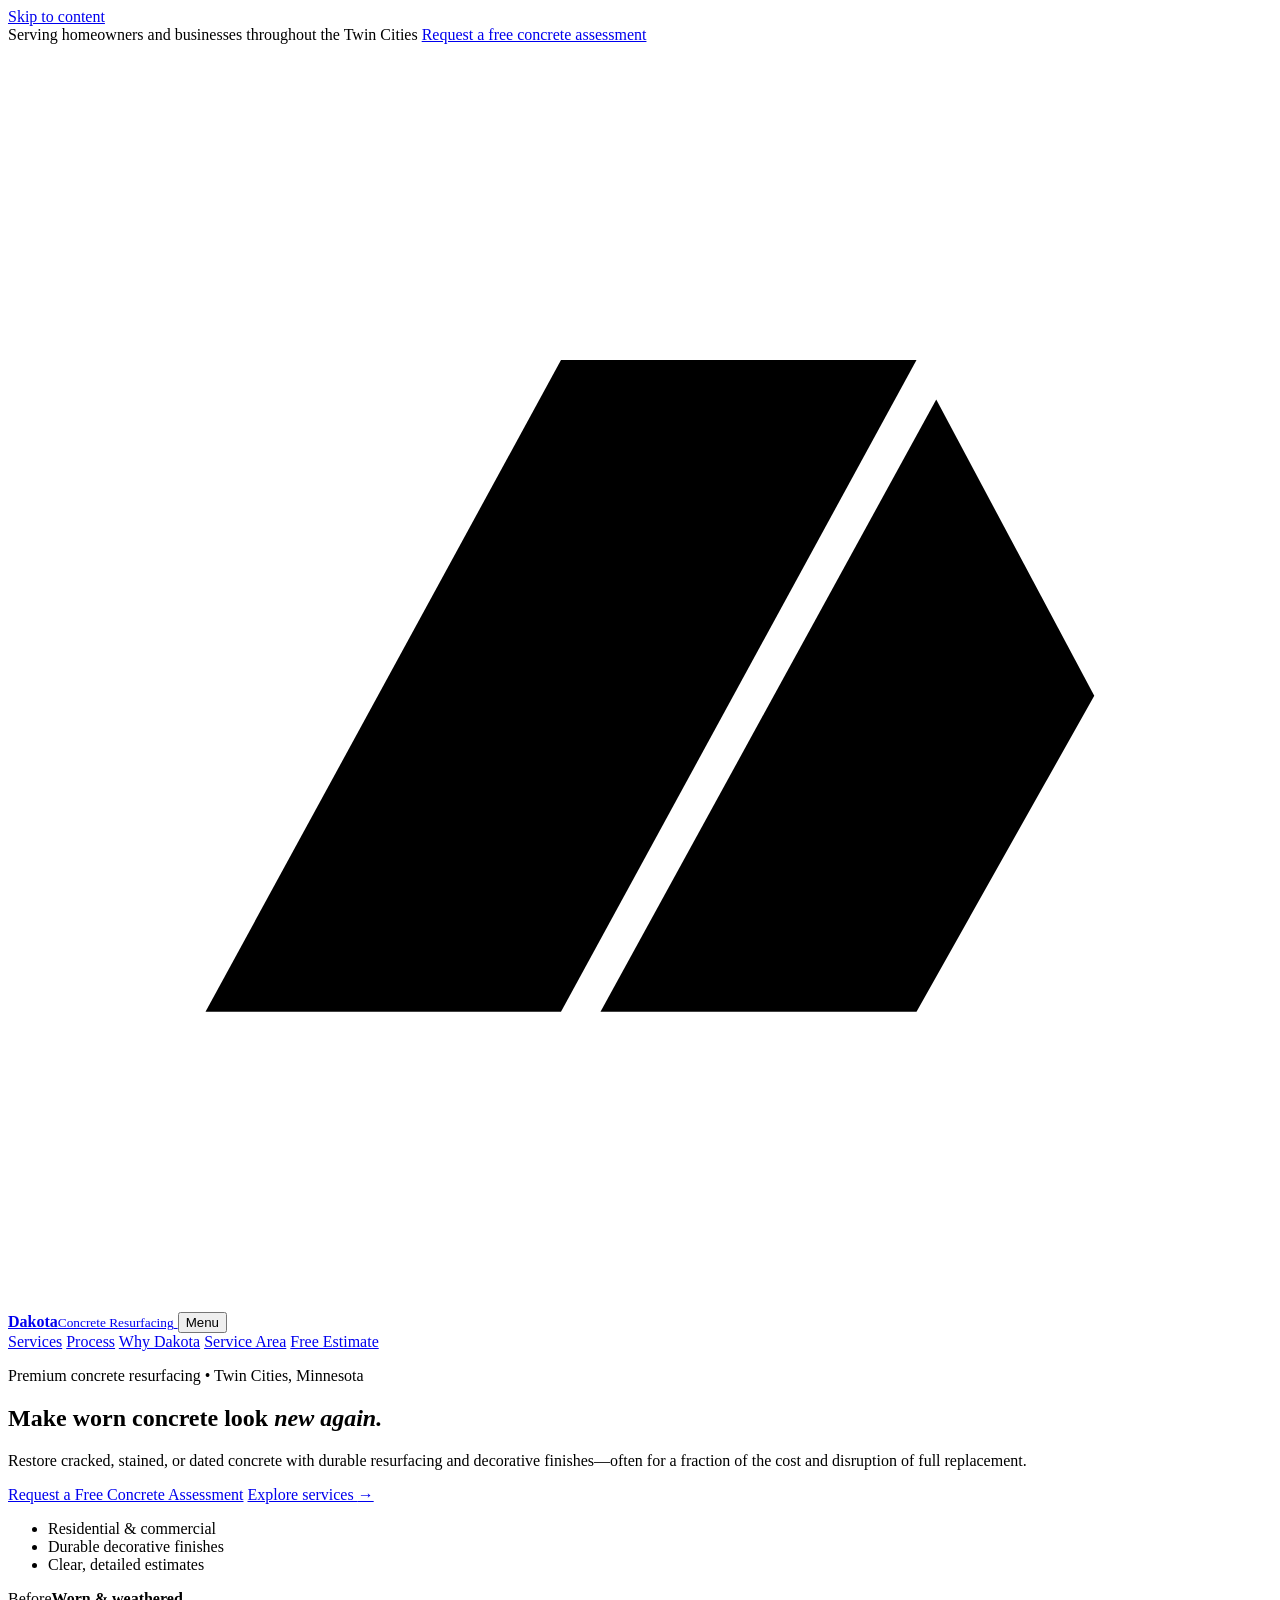
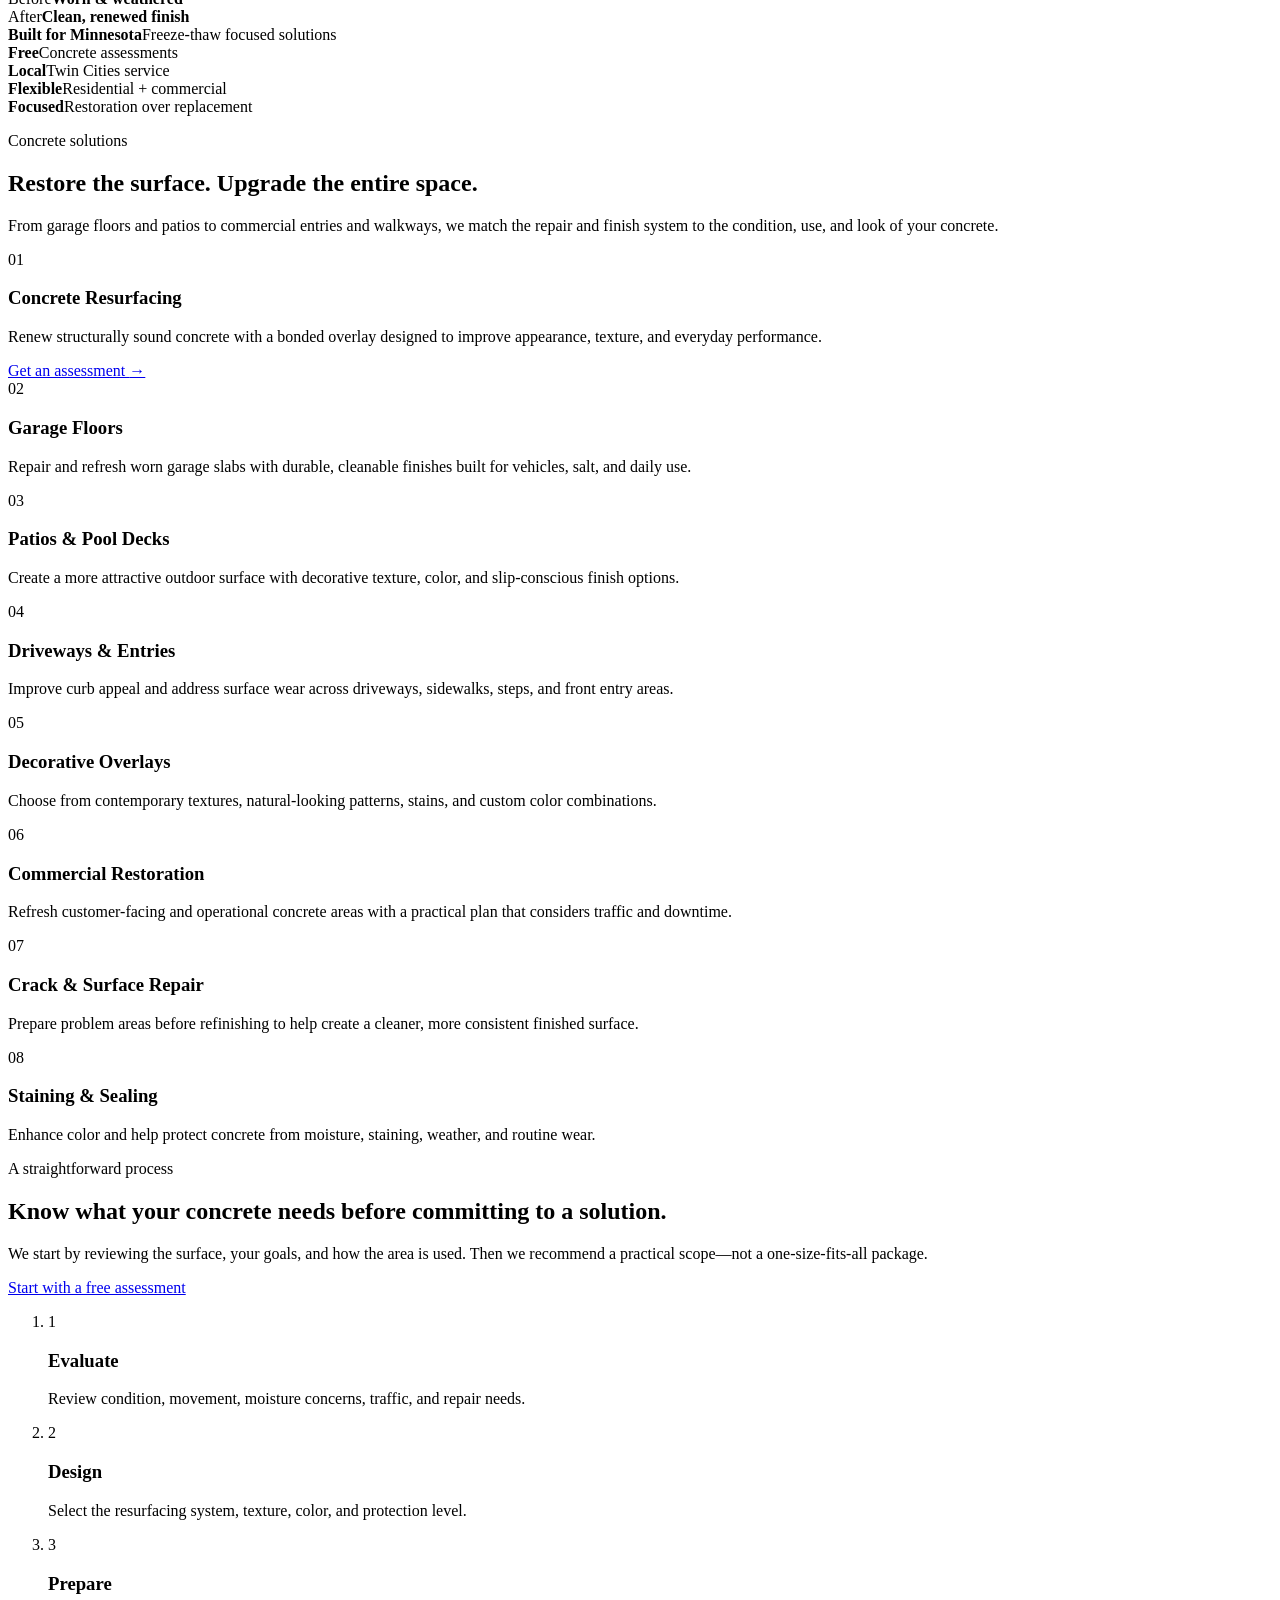
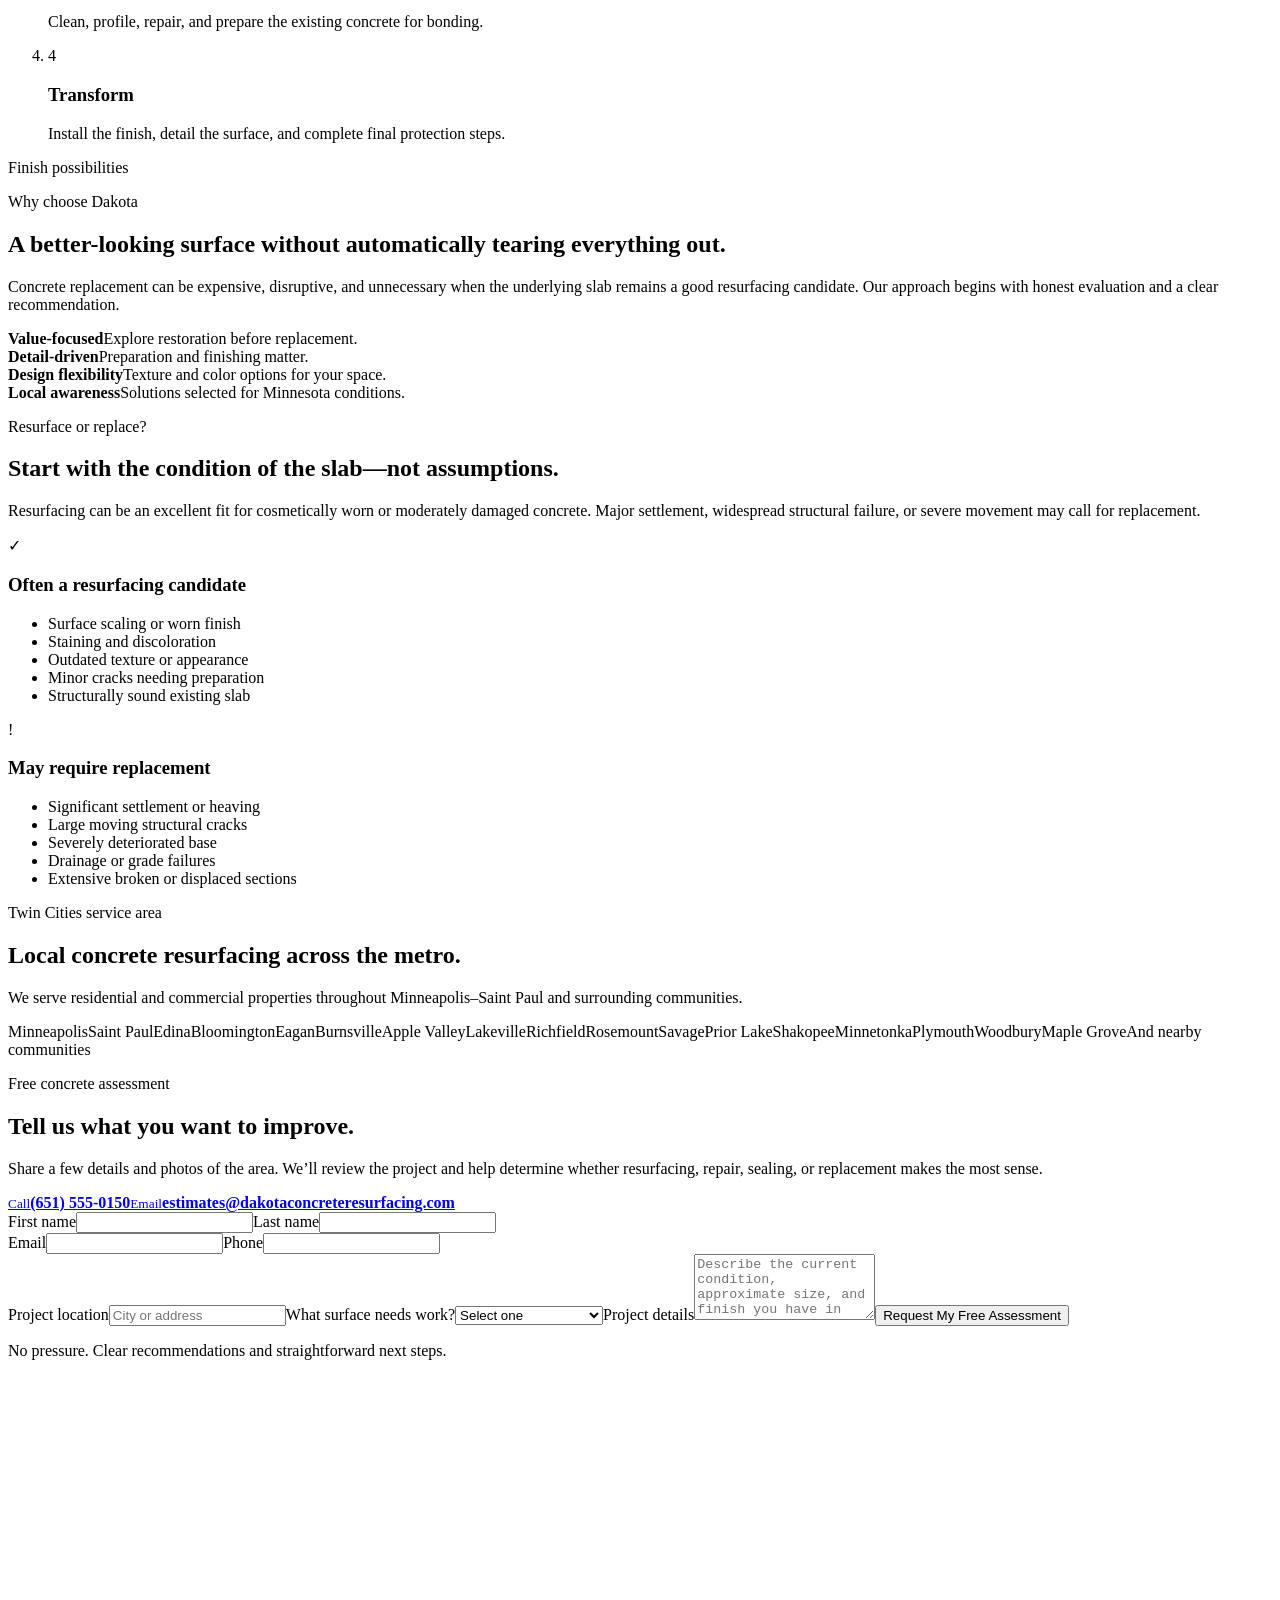
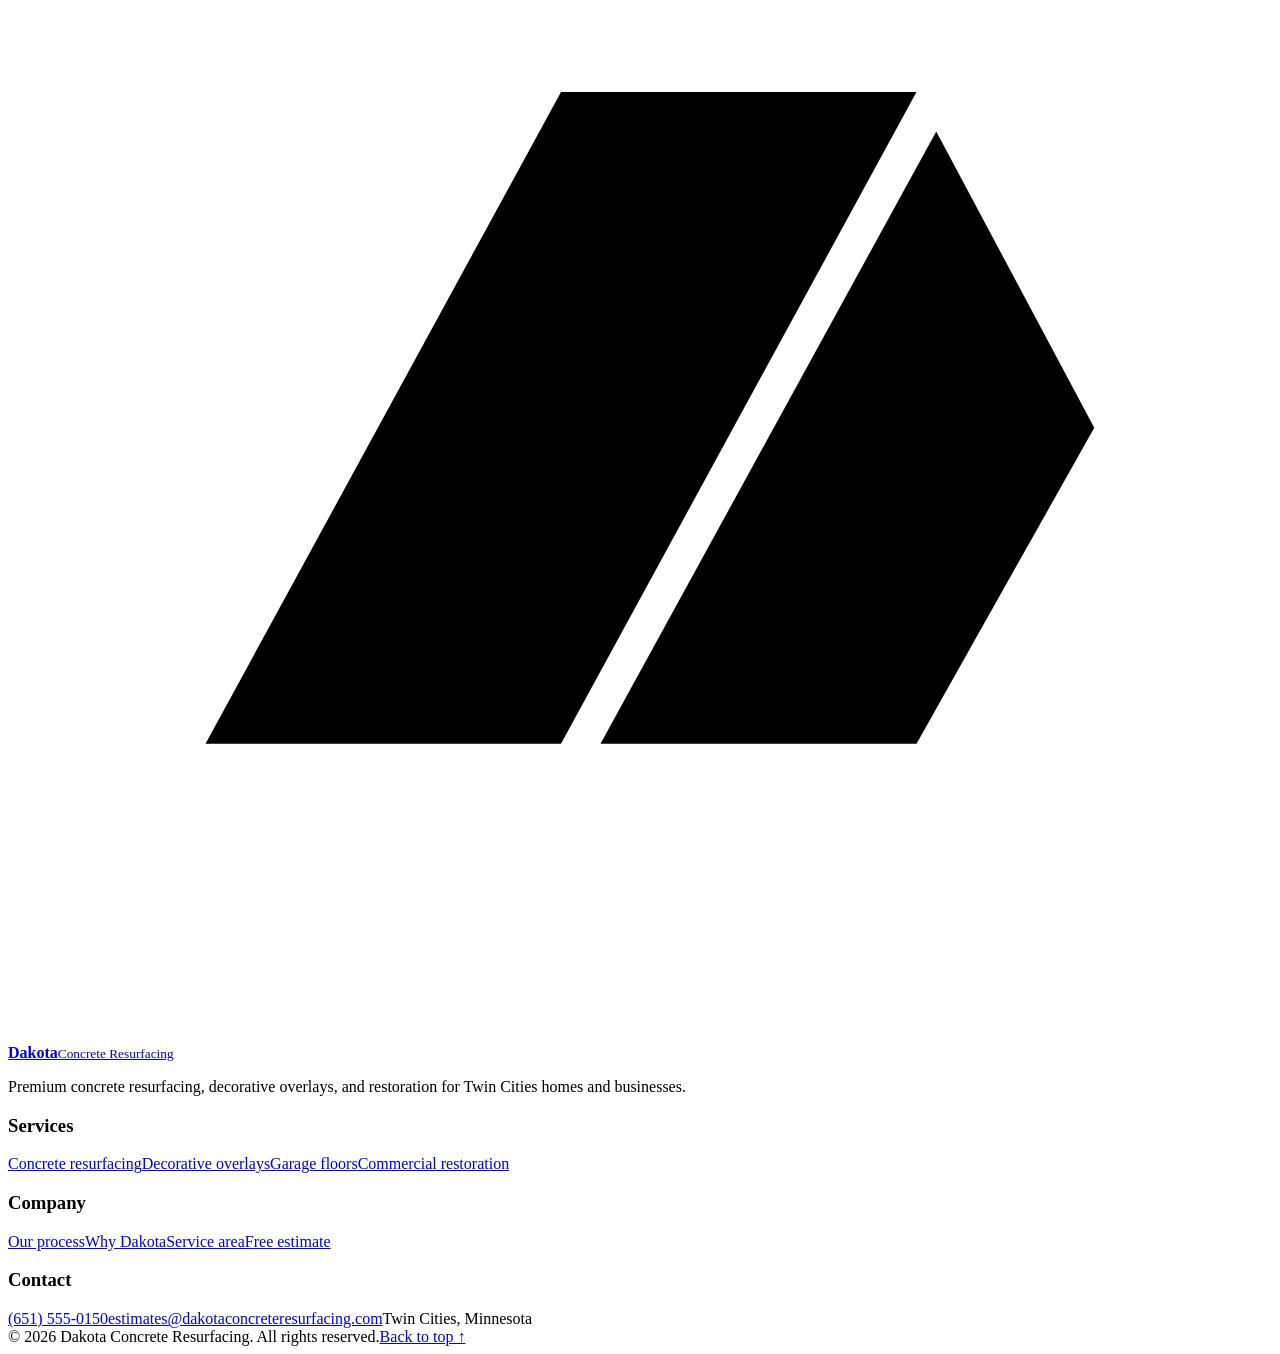
==== index.html @ 5c0442bc "Add Dakota Concrete homepage" ====
<!doctype html>
<html lang="en">
<head>
  <meta charset="utf-8">
  <meta name="viewport" content="width=device-width, initial-scale=1">
  <title>Concrete Resurfacing Twin Cities MN | Dakota Concrete Resurfacing</title>
  <meta name="description" content="Transform worn concrete for a fraction of replacement cost. Dakota Concrete Resurfacing serves Twin Cities homes and businesses with concrete resurfacing, decorative overlays, crack repair, sealing, and restoration.">
  <meta name="theme-color" content="#173f35">
  <meta name="robots" content="index,follow">
  <link rel="canonical" href="https://dakotaconcreteresurfacing.com/">
  <link rel="icon" href="favicon.svg" type="image/svg+xml">
  <link rel="manifest" href="site.webmanifest">
  <link rel="preconnect" href="https://fonts.googleapis.com">
  <link rel="preconnect" href="https://fonts.gstatic.com" crossorigin>
  <link href="https://fonts.googleapis.com/css2?family=DM+Sans:wght@400;500;600;700&family=Manrope:wght@600;700;800&display=swap" rel="stylesheet">
  <link rel="stylesheet" href="styles.css">
  <meta property="og:type" content="website">
  <meta property="og:title" content="Dakota Concrete Resurfacing">
  <meta property="og:description" content="Premium concrete resurfacing and restoration throughout the Twin Cities.">
  <meta property="og:url" content="https://dakotaconcreteresurfacing.com/">
  <meta property="og:image" content="https://dakotaconcreteresurfacing.com/social-preview.svg">
  <script type="application/ld+json">
  {
    "@context": "https://schema.org",
    "@type": "HomeAndConstructionBusiness",
    "name": "Dakota Concrete Resurfacing",
    "url": "https://dakotaconcreteresurfacing.com/",
    "telephone": "+1-651-555-0150",
    "email": "estimates@dakotaconcreteresurfacing.com",
    "description": "Concrete resurfacing, decorative overlays, concrete restoration, crack repair, staining and sealing for residential and commercial properties in the Twin Cities.",
    "areaServed": [
      "Minneapolis", "Saint Paul", "Bloomington", "Edina", "Eagan", "Burnsville", "Apple Valley", "Lakeville", "Richfield", "Rosemount", "Savage", "Prior Lake", "Shakopee", "Minnetonka", "Plymouth", "Woodbury", "Maple Grove"
    ],
    "priceRange": "$$",
    "serviceType": [
      "Concrete Resurfacing", "Decorative Concrete Overlays", "Garage Floor Resurfacing", "Patio Resurfacing", "Driveway Resurfacing", "Concrete Crack Repair", "Concrete Sealing", "Commercial Concrete Restoration"
    ]
  }
  </script>
</head>
<body>
  <a class="skip-link" href="#main">Skip to content</a>

  <div class="announcement">
    <span>Serving homeowners and businesses throughout the Twin Cities</span>
    <a href="#estimate">Request a free concrete assessment</a>
  </div>

  <header class="site-header" id="top">
    <div class="container nav-wrap">
      <a class="brand" href="#top" aria-label="Dakota Concrete Resurfacing home">
        <svg class="brand-mark" viewBox="0 0 64 64" aria-hidden="true">
          <path d="M10 49 28 16h18L28 49H10Z"/>
          <path d="M30 49 47 18l8 15-9 16H30Z" class="mark-accent"/>
        </svg>
        <span><strong>Dakota</strong><small>Concrete Resurfacing</small></span>
      </a>
      <button class="menu-toggle" type="button" aria-expanded="false" aria-controls="primary-nav">
        <span></span><span></span><span></span><span class="sr-only">Menu</span>
      </button>
      <nav id="primary-nav" class="primary-nav" aria-label="Primary navigation">
        <a href="#services">Services</a>
        <a href="#process">Process</a>
        <a href="#why-us">Why Dakota</a>
        <a href="#areas">Service Area</a>
        <a class="button button-small" href="#estimate">Free Estimate</a>
      </nav>
    </div>
  </header>

  <main id="main">
    <section class="hero">
      <div class="hero-grid container">
        <div class="hero-copy">
          <p class="eyebrow">Premium concrete resurfacing • Twin Cities, Minnesota</p>
          <h1>Make worn concrete look <em>new again.</em></h1>
          <p class="hero-lead">Restore cracked, stained, or dated concrete with durable resurfacing and decorative finishes—often for a fraction of the cost and disruption of full replacement.</p>
          <div class="hero-actions">
            <a class="button" href="#estimate">Request a Free Concrete Assessment</a>
            <a class="text-link" href="#services">Explore services <span aria-hidden="true">→</span></a>
          </div>
          <ul class="trust-list" aria-label="Service benefits">
            <li>Residential &amp; commercial</li>
            <li>Durable decorative finishes</li>
            <li>Clear, detailed estimates</li>
          </ul>
        </div>
        <div class="hero-visual" aria-label="Decorative concrete finish preview">
          <div class="surface-card surface-before"><span>Before</span><strong>Worn &amp; weathered</strong></div>
          <div class="surface-card surface-after"><span>After</span><strong>Clean, renewed finish</strong></div>
          <div class="hero-badge"><strong>Built for Minnesota</strong><span>Freeze-thaw focused solutions</span></div>
        </div>
      </div>
      <div class="hero-ridge" aria-hidden="true"></div>
    </section>

    <section class="proof-bar" aria-label="Company highlights">
      <div class="container proof-grid">
        <div><strong>Free</strong><span>Concrete assessments</span></div>
        <div><strong>Local</strong><span>Twin Cities service</span></div>
        <div><strong>Flexible</strong><span>Residential + commercial</span></div>
        <div><strong>Focused</strong><span>Restoration over replacement</span></div>
      </div>
    </section>

    <section class="section intro" id="services">
      <div class="container">
        <div class="section-heading split-heading"><div><p class="eyebrow">Concrete solutions</p><h2>Restore the surface. Upgrade the entire space.</h2></div><p>From garage floors and patios to commercial entries and walkways, we match the repair and finish system to the condition, use, and look of your concrete.</p></div>
        <div class="service-grid">
          <article class="service-card featured"><span class="service-number">01</span><h3>Concrete Resurfacing</h3><p>Renew structurally sound concrete with a bonded overlay designed to improve appearance, texture, and everyday performance.</p><a href="#estimate">Get an assessment <span aria-hidden="true">→</span></a></article>
          <article class="service-card"><span class="service-number">02</span><h3>Garage Floors</h3><p>Repair and refresh worn garage slabs with durable, cleanable finishes built for vehicles, salt, and daily use.</p></article>
          <article class="service-card"><span class="service-number">03</span><h3>Patios &amp; Pool Decks</h3><p>Create a more attractive outdoor surface with decorative texture, color, and slip-conscious finish options.</p></article>
          <article class="service-card"><span class="service-number">04</span><h3>Driveways &amp; Entries</h3><p>Improve curb appeal and address surface wear across driveways, sidewalks, steps, and front entry areas.</p></article>
          <article class="service-card"><span class="service-number">05</span><h3>Decorative Overlays</h3><p>Choose from contemporary textures, natural-looking patterns, stains, and custom color combinations.</p></article>
          <article class="service-card"><span class="service-number">06</span><h3>Commercial Restoration</h3><p>Refresh customer-facing and operational concrete areas with a practical plan that considers traffic and downtime.</p></article>
          <article class="service-card"><span class="service-number">07</span><h3>Crack &amp; Surface Repair</h3><p>Prepare problem areas before refinishing to help create a cleaner, more consistent finished surface.</p></article>
          <article class="service-card"><span class="service-number">08</span><h3>Staining &amp; Sealing</h3><p>Enhance color and help protect concrete from moisture, staining, weather, and routine wear.</p></article>
        </div>
      </div>
    </section>

    <section class="section process-section" id="process">
      <div class="container process-grid">
        <div class="process-intro"><p class="eyebrow light">A straightforward process</p><h2>Know what your concrete needs before committing to a solution.</h2><p>We start by reviewing the surface, your goals, and how the area is used. Then we recommend a practical scope—not a one-size-fits-all package.</p><a class="button button-light" href="#estimate">Start with a free assessment</a></div>
        <ol class="steps">
          <li><span>1</span><div><h3>Evaluate</h3><p>Review condition, movement, moisture concerns, traffic, and repair needs.</p></div></li>
          <li><span>2</span><div><h3>Design</h3><p>Select the resurfacing system, texture, color, and protection level.</p></div></li>
          <li><span>3</span><div><h3>Prepare</h3><p>Clean, profile, repair, and prepare the existing concrete for bonding.</p></div></li>
          <li><span>4</span><div><h3>Transform</h3><p>Install the finish, detail the surface, and complete final protection steps.</p></div></li>
        </ol>
      </div>
    </section>

    <section class="section why-section" id="why-us">
      <div class="container why-grid">
        <div class="why-visual" aria-hidden="true"><div class="sample sample-one"></div><div class="sample sample-two"></div><div class="sample sample-three"></div><div class="sample-label">Finish possibilities</div></div>
        <div class="why-copy"><p class="eyebrow">Why choose Dakota</p><h2>A better-looking surface without automatically tearing everything out.</h2><p>Concrete replacement can be expensive, disruptive, and unnecessary when the underlying slab remains a good resurfacing candidate. Our approach begins with honest evaluation and a clear recommendation.</p><div class="check-grid"><div><strong>Value-focused</strong><span>Explore restoration before replacement.</span></div><div><strong>Detail-driven</strong><span>Preparation and finishing matter.</span></div><div><strong>Design flexibility</strong><span>Texture and color options for your space.</span></div><div><strong>Local awareness</strong><span>Solutions selected for Minnesota conditions.</span></div></div></div>
      </div>
    </section>

    <section class="section comparison-section">
      <div class="container"><div class="section-heading centered"><p class="eyebrow">Resurface or replace?</p><h2>Start with the condition of the slab—not assumptions.</h2><p>Resurfacing can be an excellent fit for cosmetically worn or moderately damaged concrete. Major settlement, widespread structural failure, or severe movement may call for replacement.</p></div><div class="comparison-grid"><article><span class="comparison-icon">✓</span><h3>Often a resurfacing candidate</h3><ul><li>Surface scaling or worn finish</li><li>Staining and discoloration</li><li>Outdated texture or appearance</li><li>Minor cracks needing preparation</li><li>Structurally sound existing slab</li></ul></article><article><span class="comparison-icon">!</span><h3>May require replacement</h3><ul><li>Significant settlement or heaving</li><li>Large moving structural cracks</li><li>Severely deteriorated base</li><li>Drainage or grade failures</li><li>Extensive broken or displaced sections</li></ul></article></div></div>
    </section>

    <section class="section areas-section" id="areas"><div class="container areas-grid"><div><p class="eyebrow">Twin Cities service area</p><h2>Local concrete resurfacing across the metro.</h2><p>We serve residential and commercial properties throughout Minneapolis–Saint Paul and surrounding communities.</p></div><div class="area-list" aria-label="Service area cities"><span>Minneapolis</span><span>Saint Paul</span><span>Edina</span><span>Bloomington</span><span>Eagan</span><span>Burnsville</span><span>Apple Valley</span><span>Lakeville</span><span>Richfield</span><span>Rosemount</span><span>Savage</span><span>Prior Lake</span><span>Shakopee</span><span>Minnetonka</span><span>Plymouth</span><span>Woodbury</span><span>Maple Grove</span><span>And nearby communities</span></div></div></section>

    <section class="estimate-section" id="estimate"><div class="container estimate-grid"><div class="estimate-copy"><p class="eyebrow light">Free concrete assessment</p><h2>Tell us what you want to improve.</h2><p>Share a few details and photos of the area. We’ll review the project and help determine whether resurfacing, repair, sealing, or replacement makes the most sense.</p><div class="contact-options"><a href="tel:+16515550150"><small>Call</small><strong>(651) 555-0150</strong></a><a href="mailto:estimates@dakotaconcreteresurfacing.com"><small>Email</small><strong>estimates@dakotaconcreteresurfacing.com</strong></a></div></div><form class="estimate-form" action="https://formspree.io/f/REPLACE_ME" method="post"><div class="field-row"><label>First name<input name="first_name" autocomplete="given-name" required></label><label>Last name<input name="last_name" autocomplete="family-name" required></label></div><div class="field-row"><label>Email<input type="email" name="email" autocomplete="email" required></label><label>Phone<input type="tel" name="phone" autocomplete="tel" required></label></div><label>Project location<input name="location" autocomplete="street-address" placeholder="City or address"></label><label>What surface needs work?<select name="project_type" required><option value="">Select one</option><option>Garage floor</option><option>Patio or pool deck</option><option>Driveway or sidewalk</option><option>Front entry or steps</option><option>Commercial concrete</option><option>Other</option></select></label><label>Project details<textarea name="details" rows="4" placeholder="Describe the current condition, approximate size, and finish you have in mind."></textarea></label><button class="button button-full" type="submit">Request My Free Assessment</button><p class="form-note">No pressure. Clear recommendations and straightforward next steps.</p></form></div></section>
  </main>

  <footer class="site-footer"><div class="container footer-grid"><div><a class="brand footer-brand" href="#top"><svg class="brand-mark" viewBox="0 0 64 64" aria-hidden="true"><path d="M10 49 28 16h18L28 49H10Z"/><path d="M30 49 47 18l8 15-9 16H30Z" class="mark-accent"/></svg><span><strong>Dakota</strong><small>Concrete Resurfacing</small></span></a><p>Premium concrete resurfacing, decorative overlays, and restoration for Twin Cities homes and businesses.</p></div><div><h3>Services</h3><a href="#services">Concrete resurfacing</a><a href="#services">Decorative overlays</a><a href="#services">Garage floors</a><a href="#services">Commercial restoration</a></div><div><h3>Company</h3><a href="#process">Our process</a><a href="#why-us">Why Dakota</a><a href="#areas">Service area</a><a href="#estimate">Free estimate</a></div><div><h3>Contact</h3><a href="tel:+16515550150">(651) 555-0150</a><a href="mailto:estimates@dakotaconcreteresurfacing.com">estimates@dakotaconcreteresurfacing.com</a><span>Twin Cities, Minnesota</span></div></div><div class="container footer-bottom"><span>© <span id="year"></span> Dakota Concrete Resurfacing. All rights reserved.</span><a href="#top">Back to top ↑</a></div></footer>
  <script src="script.js" defer></script>
</body>
</html>
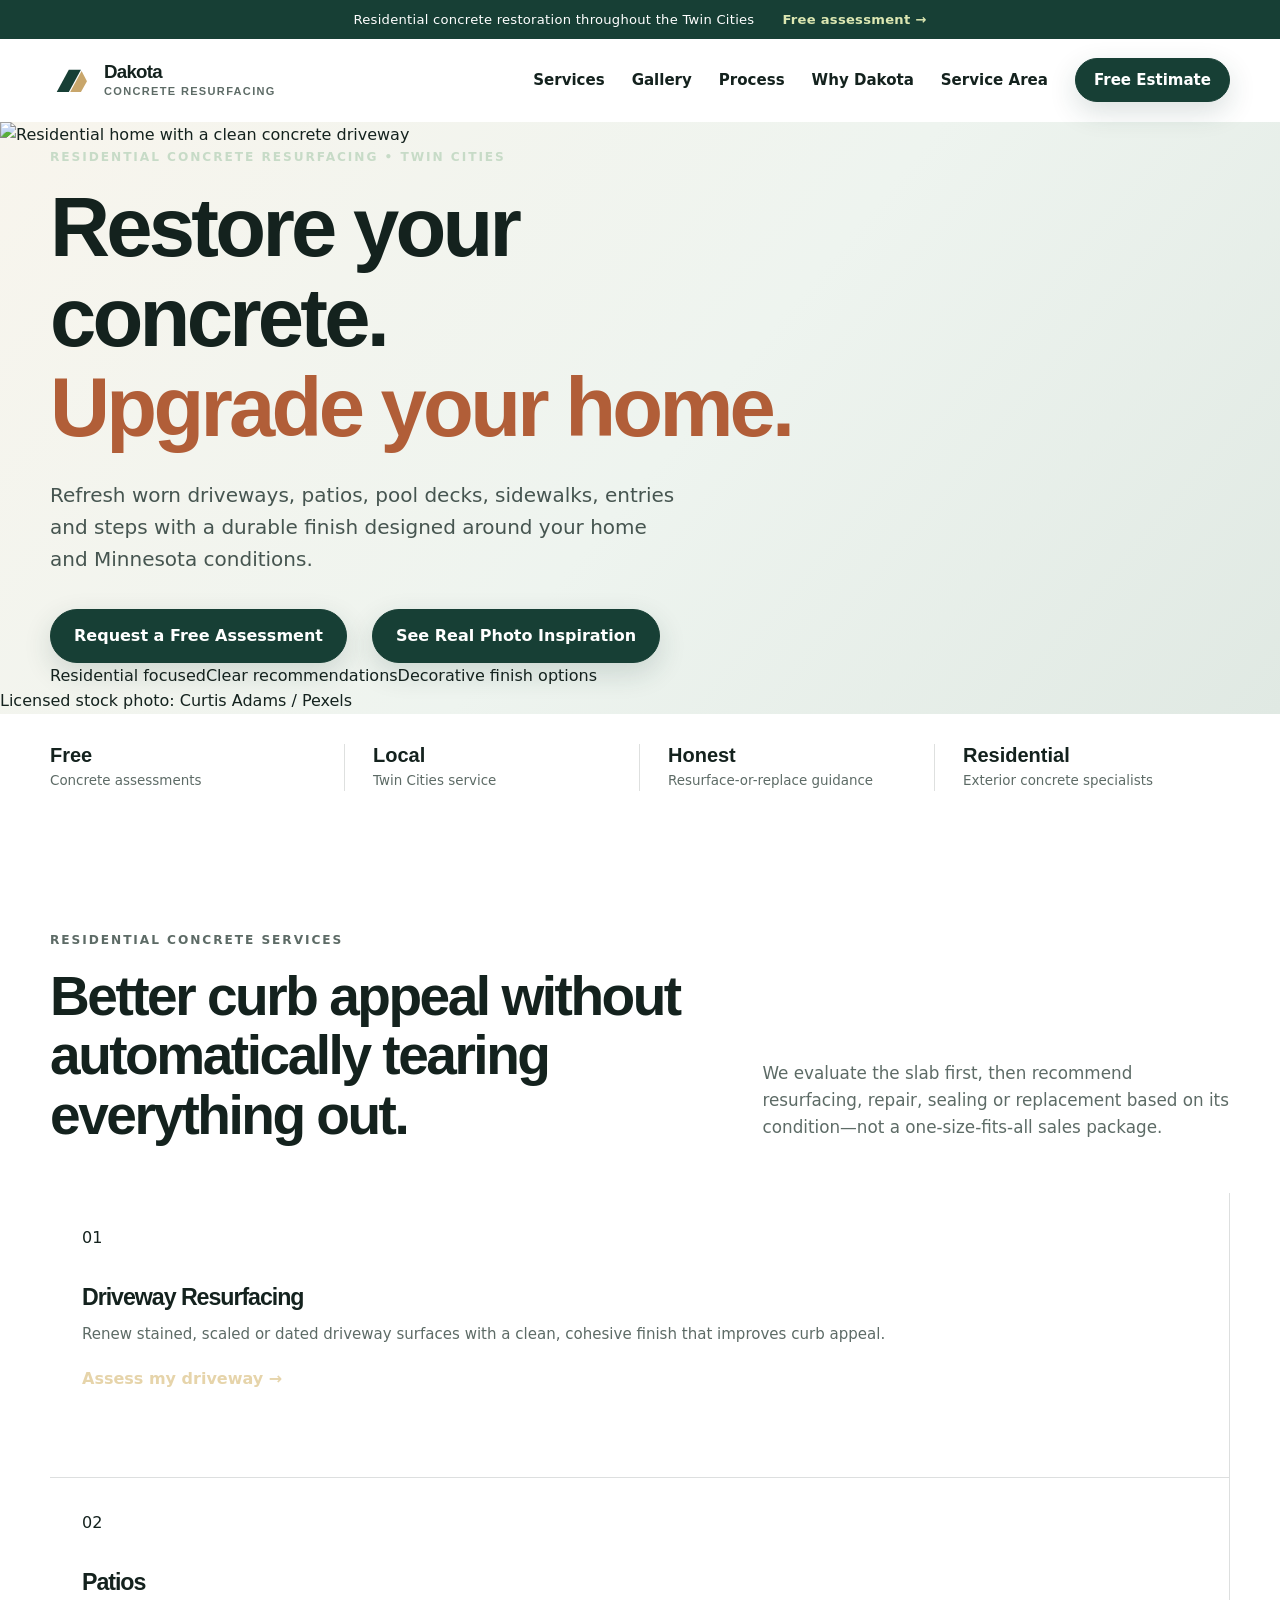
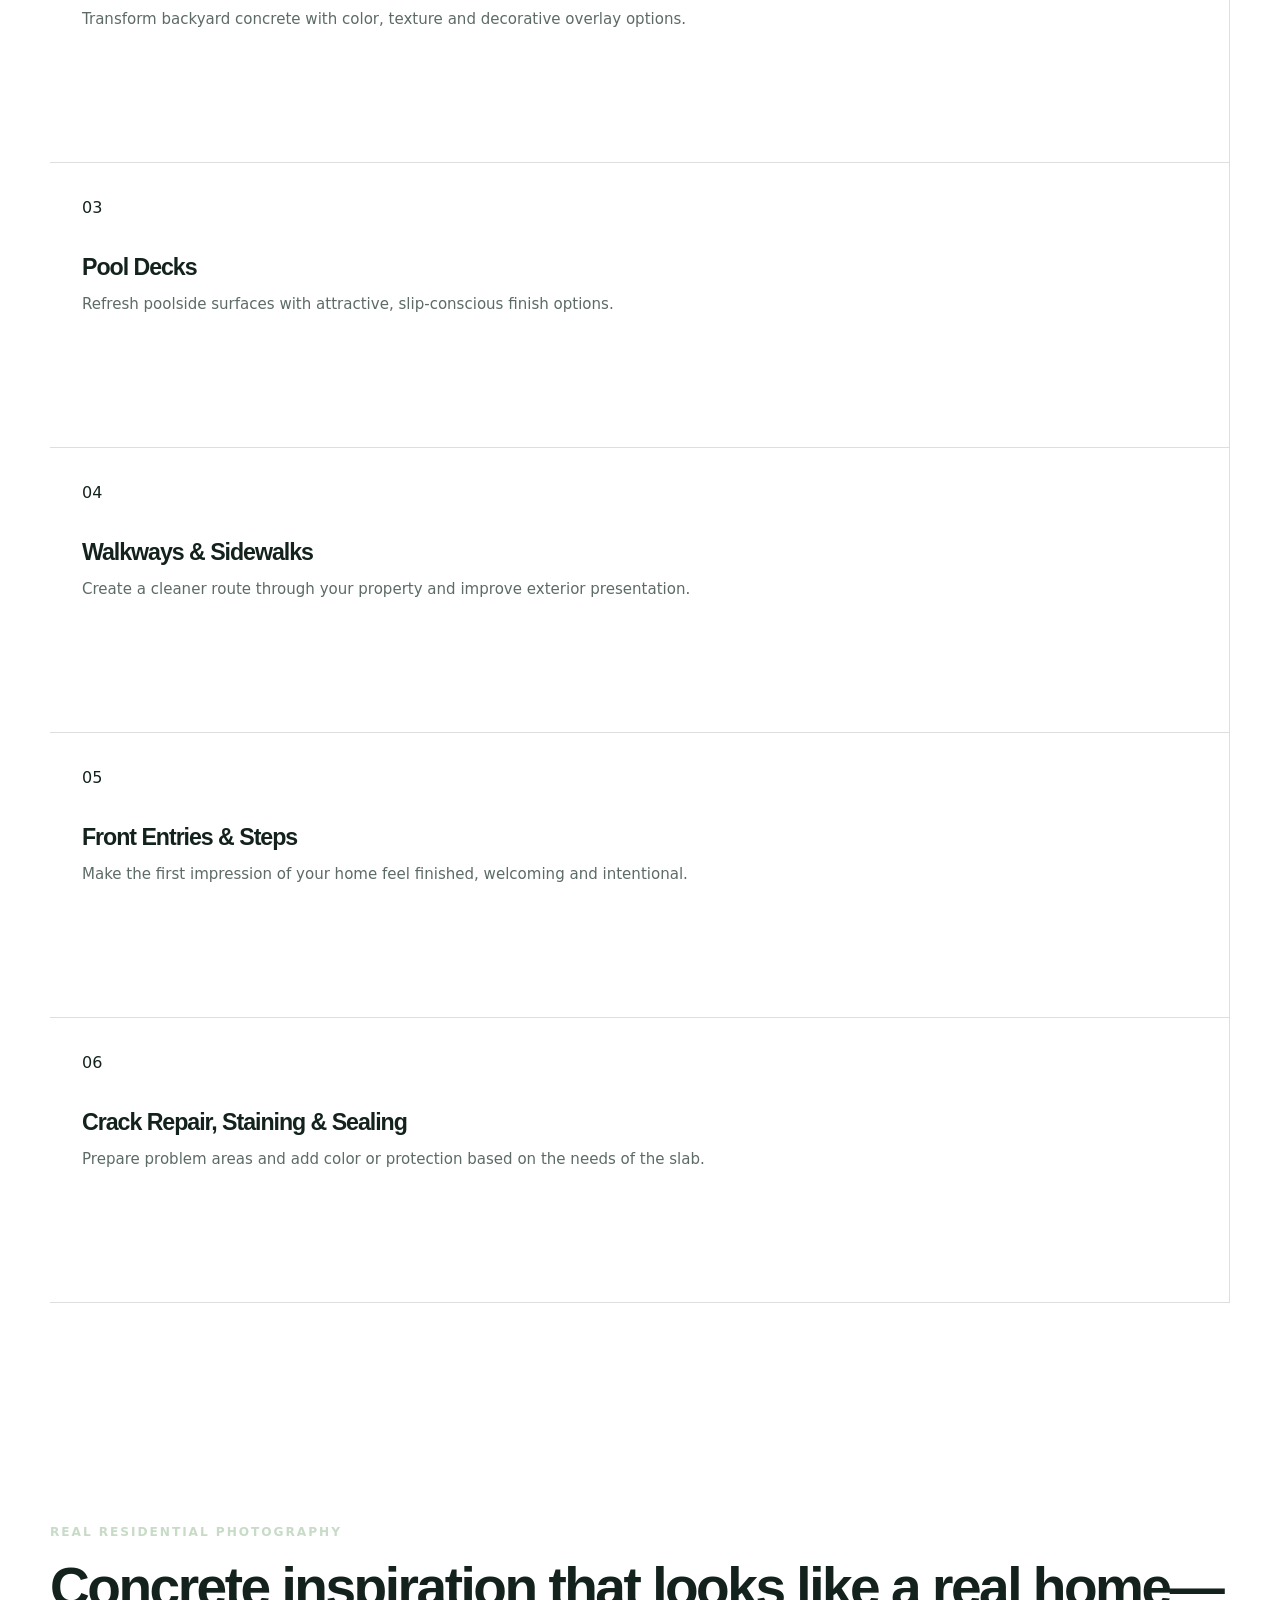
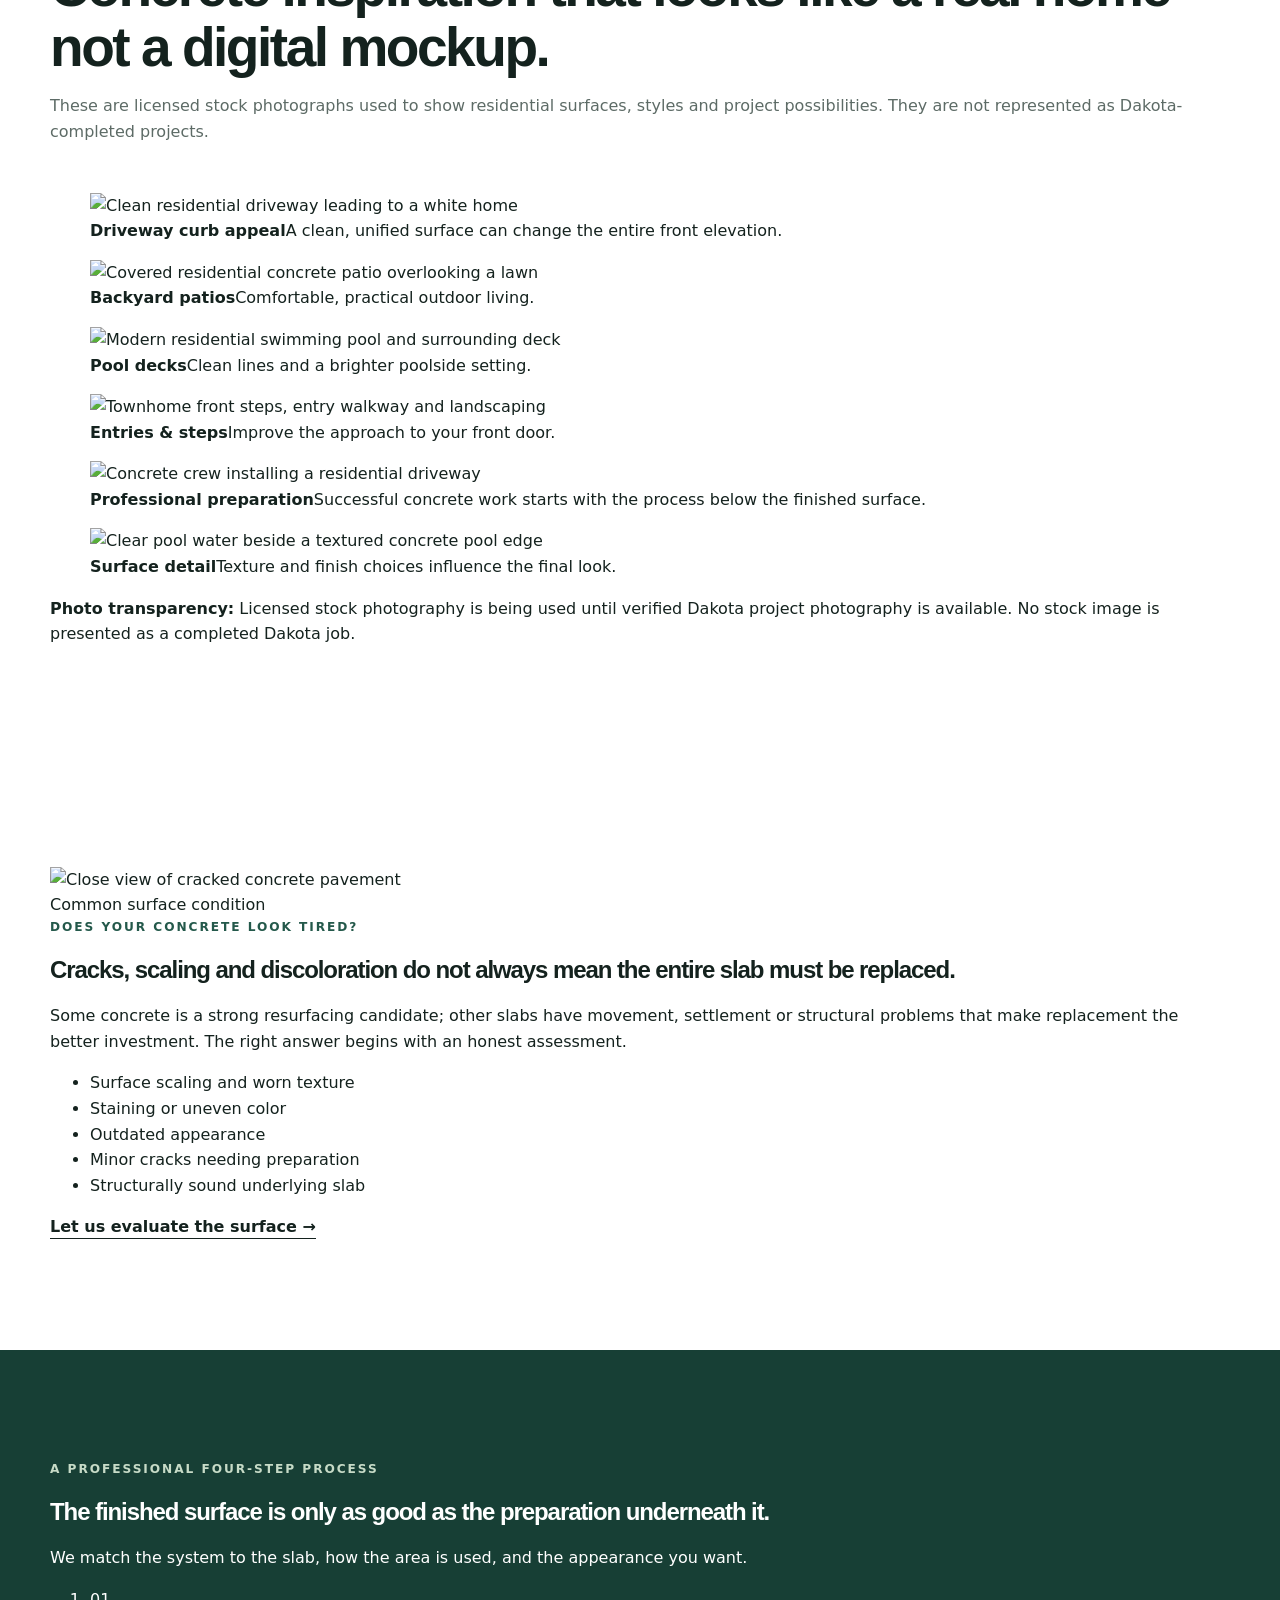
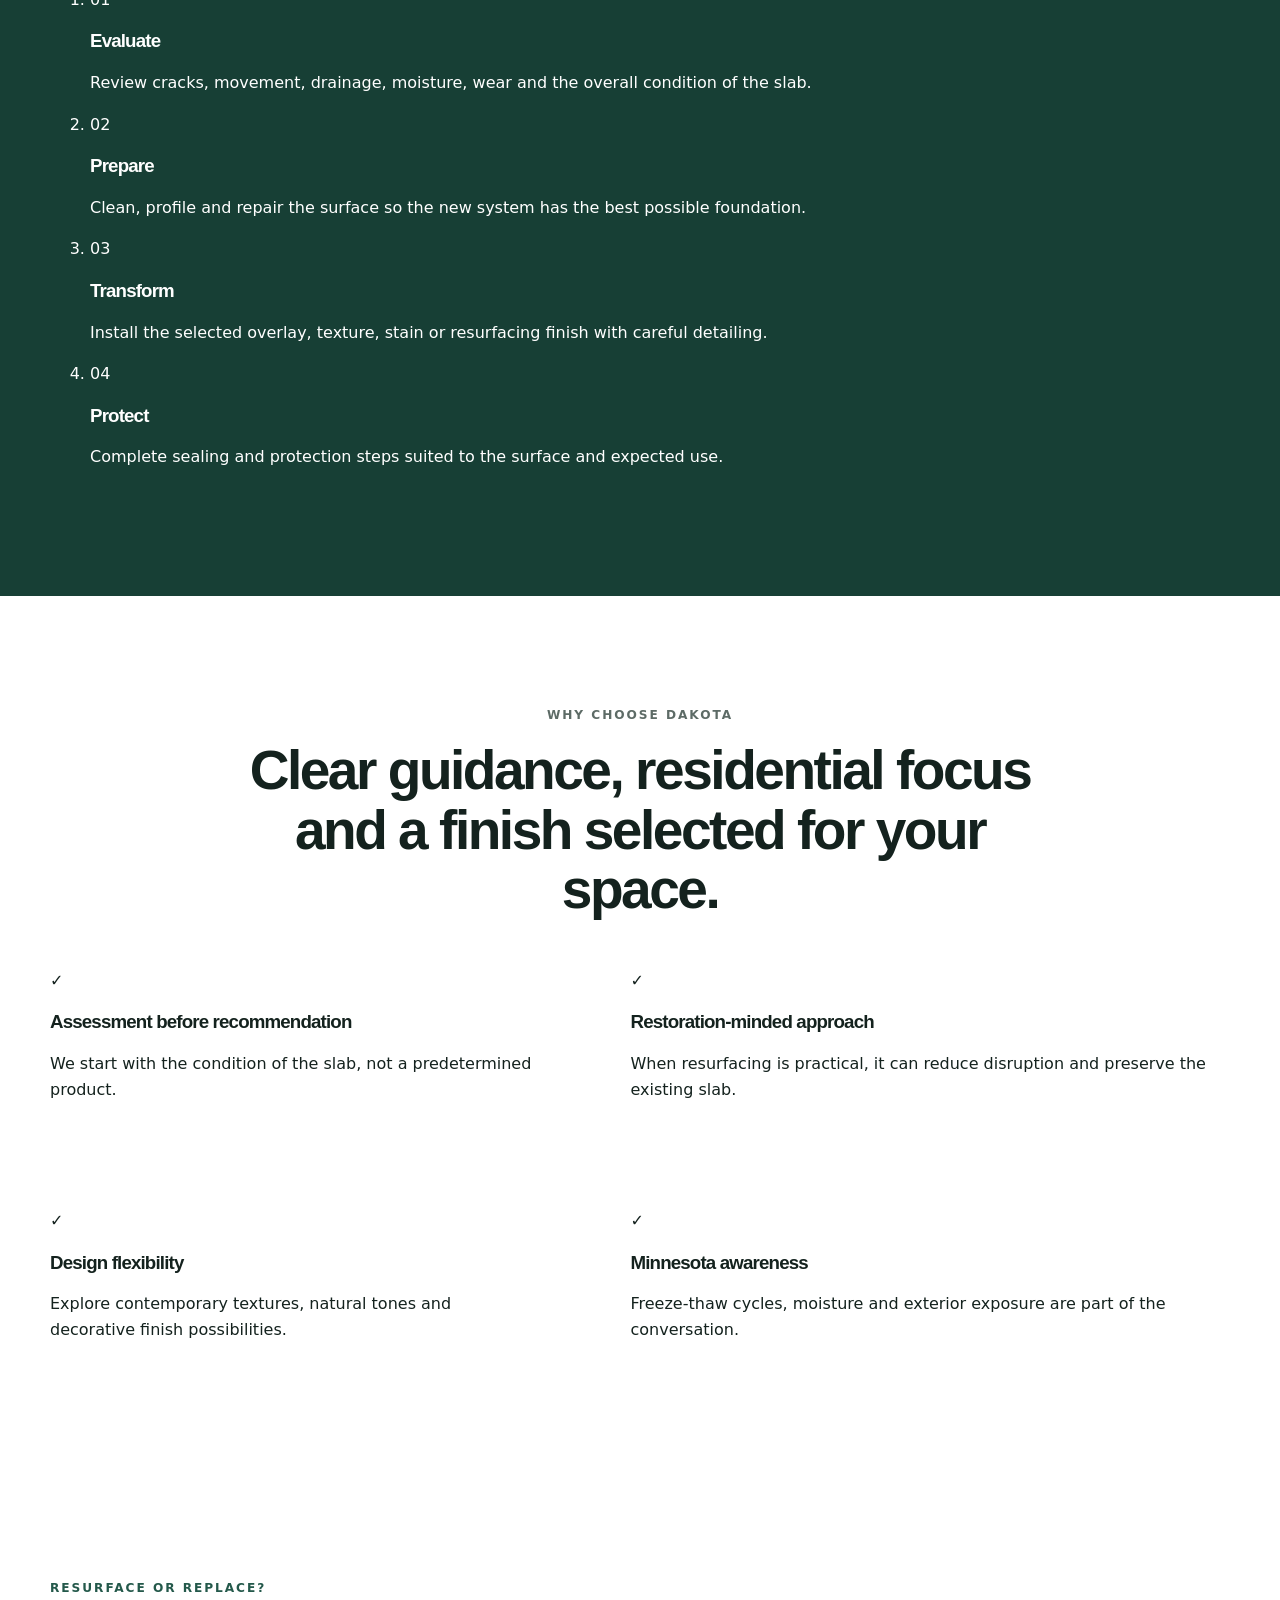
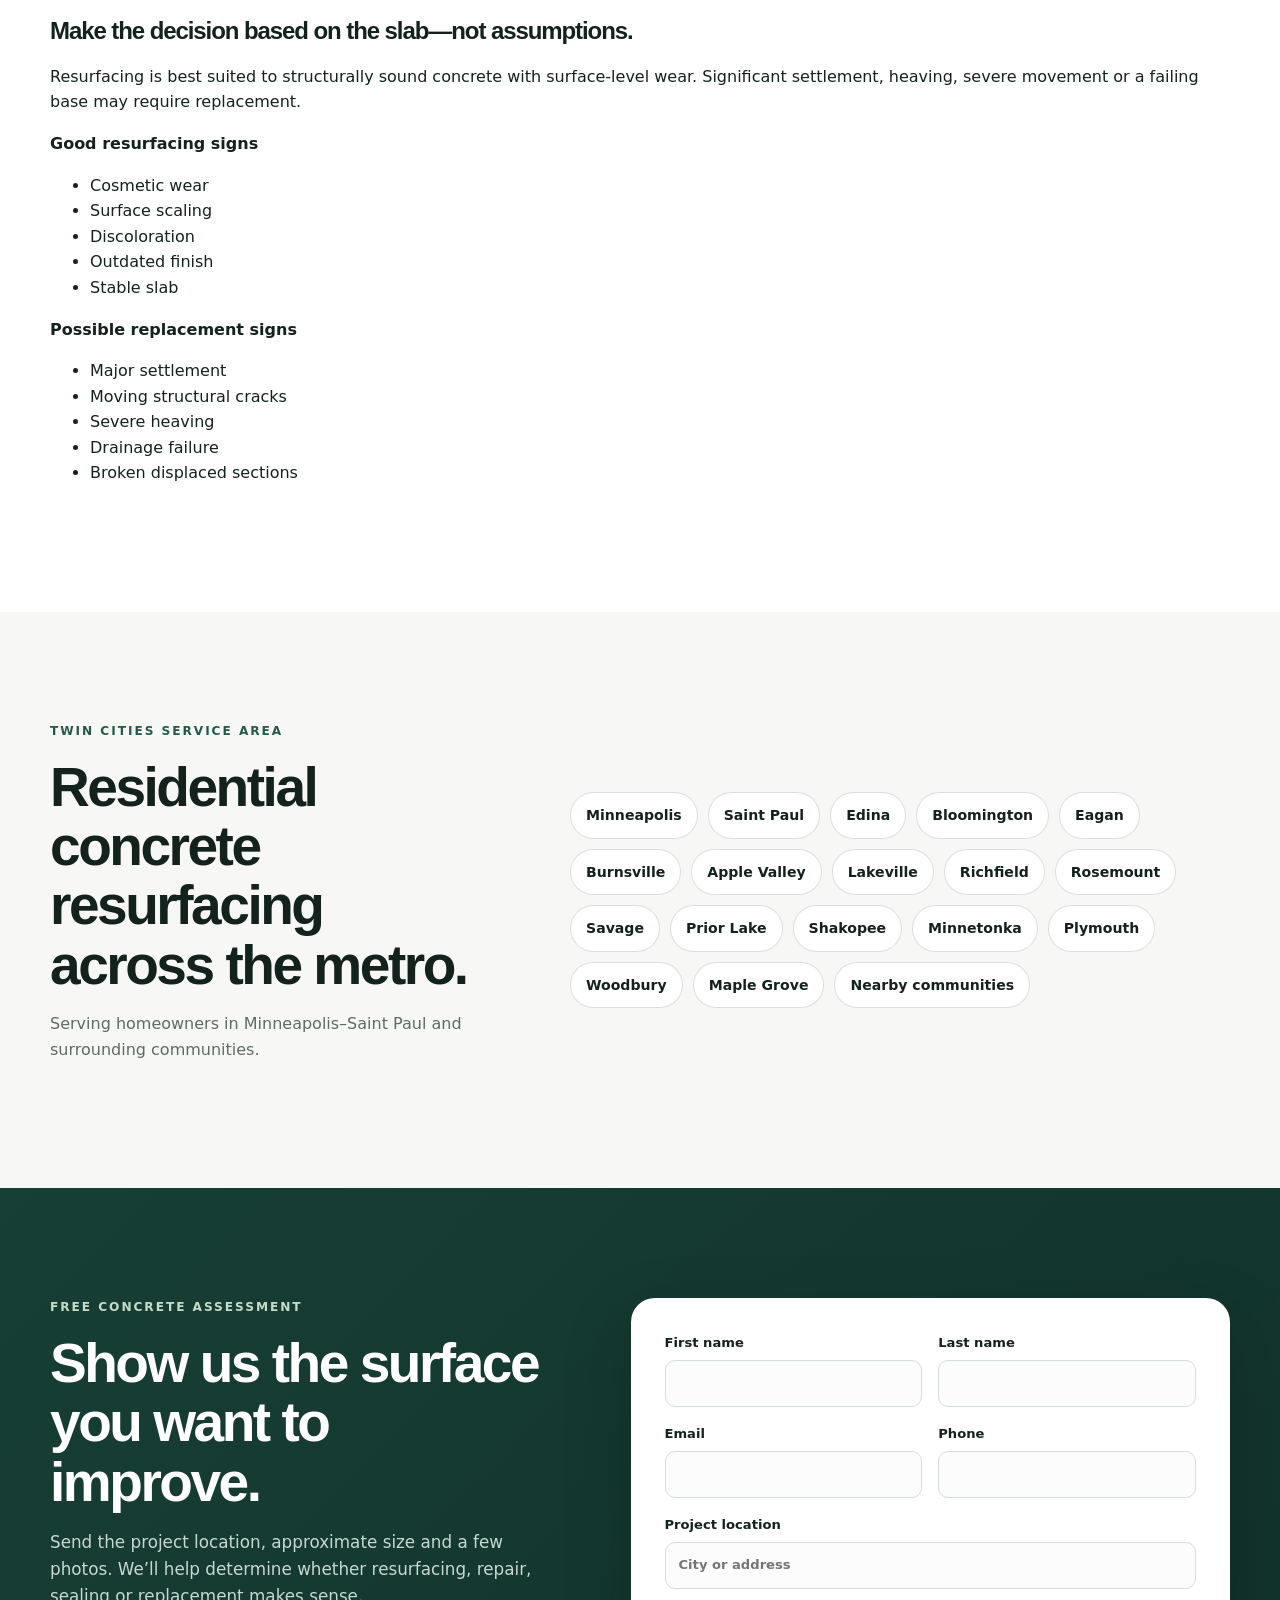
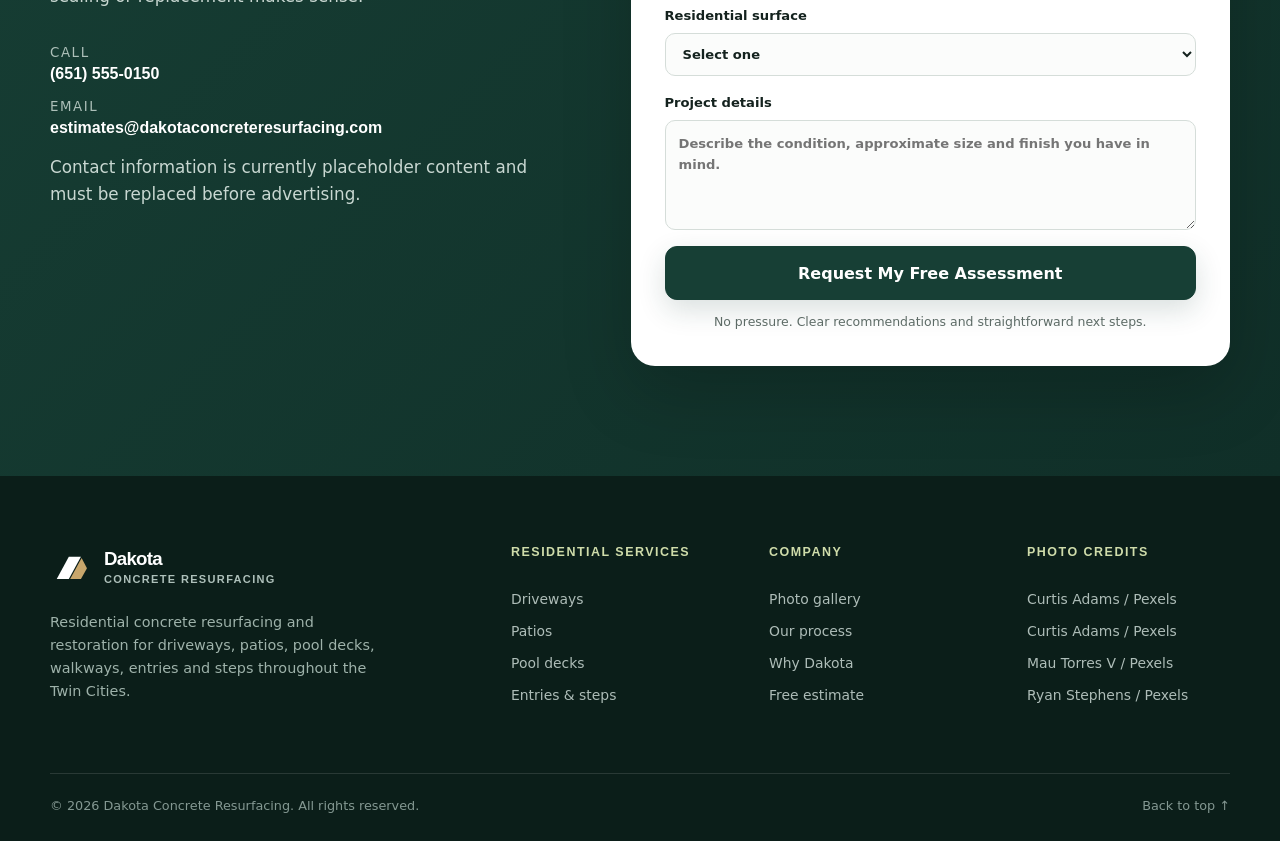
==== commit bd26a130: "Rebuild site with real residential photography" ====
--- a/index.html
+++ b/index.html
@@ -3,63 +3,50 @@
 <head>
   <meta charset="utf-8">
   <meta name="viewport" content="width=device-width, initial-scale=1">
-  <title>Concrete Resurfacing Twin Cities MN | Dakota Concrete Resurfacing</title>
-  <meta name="description" content="Transform worn concrete for a fraction of replacement cost. Dakota Concrete Resurfacing serves Twin Cities homes and businesses with concrete resurfacing, decorative overlays, crack repair, sealing, and restoration.">
-  <meta name="theme-color" content="#173f35">
+  <title>Residential Concrete Resurfacing Twin Cities | Dakota Concrete Resurfacing</title>
+  <meta name="description" content="Residential concrete resurfacing for Twin Cities driveways, patios, pool decks, sidewalks, entries and steps. Request a free concrete assessment from Dakota Concrete Resurfacing.">
+  <meta name="theme-color" content="#132d27">
   <meta name="robots" content="index,follow">
-  <link rel="canonical" href="https://dakotaconcreteresurfacing.com/">
+  <link rel="canonical" href="https://600589mbm-beep.github.io/dakota-concrete-resurfacing/">
   <link rel="icon" href="favicon.svg" type="image/svg+xml">
   <link rel="manifest" href="site.webmanifest">
   <link rel="preconnect" href="https://fonts.googleapis.com">
   <link rel="preconnect" href="https://fonts.gstatic.com" crossorigin>
+  <link rel="preconnect" href="https://images.pexels.com">
   <link href="https://fonts.googleapis.com/css2?family=DM+Sans:wght@400;500;600;700&family=Manrope:wght@600;700;800&display=swap" rel="stylesheet">
-  <link rel="stylesheet" href="styles.css">
+  <link rel="stylesheet" href="styles.css?v=20260719-enhanced">
   <meta property="og:type" content="website">
   <meta property="og:title" content="Dakota Concrete Resurfacing">
-  <meta property="og:description" content="Premium concrete resurfacing and restoration throughout the Twin Cities.">
-  <meta property="og:url" content="https://dakotaconcreteresurfacing.com/">
-  <meta property="og:image" content="https://dakotaconcreteresurfacing.com/social-preview.svg">
+  <meta property="og:description" content="Residential concrete resurfacing and restoration across the Twin Cities.">
+  <meta property="og:url" content="https://600589mbm-beep.github.io/dakota-concrete-resurfacing/">
   <script type="application/ld+json">
   {
-    "@context": "https://schema.org",
-    "@type": "HomeAndConstructionBusiness",
-    "name": "Dakota Concrete Resurfacing",
-    "url": "https://dakotaconcreteresurfacing.com/",
-    "telephone": "+1-651-555-0150",
-    "email": "estimates@dakotaconcreteresurfacing.com",
-    "description": "Concrete resurfacing, decorative overlays, concrete restoration, crack repair, staining and sealing for residential and commercial properties in the Twin Cities.",
-    "areaServed": [
-      "Minneapolis", "Saint Paul", "Bloomington", "Edina", "Eagan", "Burnsville", "Apple Valley", "Lakeville", "Richfield", "Rosemount", "Savage", "Prior Lake", "Shakopee", "Minnetonka", "Plymouth", "Woodbury", "Maple Grove"
-    ],
-    "priceRange": "$$",
-    "serviceType": [
-      "Concrete Resurfacing", "Decorative Concrete Overlays", "Garage Floor Resurfacing", "Patio Resurfacing", "Driveway Resurfacing", "Concrete Crack Repair", "Concrete Sealing", "Commercial Concrete Restoration"
-    ]
+    "@context":"https://schema.org",
+    "@type":"HomeAndConstructionBusiness",
+    "name":"Dakota Concrete Resurfacing",
+    "url":"https://600589mbm-beep.github.io/dakota-concrete-resurfacing/",
+    "telephone":"+1-651-555-0150",
+    "email":"estimates@dakotaconcreteresurfacing.com",
+    "description":"Residential concrete resurfacing, decorative overlays, crack repair, staining and sealing for driveways, patios, pool decks, sidewalks, entries and steps in the Twin Cities.",
+    "areaServed":["Minneapolis","Saint Paul","Edina","Bloomington","Eagan","Burnsville","Apple Valley","Lakeville","Richfield","Rosemount","Savage","Prior Lake","Shakopee","Minnetonka","Plymouth","Woodbury","Maple Grove"],
+    "serviceType":["Driveway Resurfacing","Patio Resurfacing","Pool Deck Resurfacing","Sidewalk Resurfacing","Front Entry Resurfacing","Concrete Steps","Decorative Concrete Overlays","Concrete Crack Repair","Concrete Sealing"]
   }
   </script>
 </head>
 <body>
   <a class="skip-link" href="#main">Skip to content</a>
-
-  <div class="announcement">
-    <span>Serving homeowners and businesses throughout the Twin Cities</span>
-    <a href="#estimate">Request a free concrete assessment</a>
-  </div>
+  <div class="announcement"><span>Residential concrete restoration throughout the Twin Cities</span><a href="#estimate">Free assessment →</a></div>
 
   <header class="site-header" id="top">
     <div class="container nav-wrap">
       <a class="brand" href="#top" aria-label="Dakota Concrete Resurfacing home">
-        <svg class="brand-mark" viewBox="0 0 64 64" aria-hidden="true">
-          <path d="M10 49 28 16h18L28 49H10Z"/>
-          <path d="M30 49 47 18l8 15-9 16H30Z" class="mark-accent"/>
-        </svg>
+        <svg class="brand-mark" viewBox="0 0 64 64" aria-hidden="true"><path d="M10 49 28 16h18L28 49H10Z"/><path d="M30 49 47 18l8 15-9 16H30Z" class="mark-accent"/></svg>
         <span><strong>Dakota</strong><small>Concrete Resurfacing</small></span>
       </a>
-      <button class="menu-toggle" type="button" aria-expanded="false" aria-controls="primary-nav">
-        <span></span><span></span><span></span><span class="sr-only">Menu</span>
-      </button>
+      <button class="menu-toggle" type="button" aria-expanded="false" aria-controls="primary-nav"><span></span><span></span><span></span><span class="sr-only">Menu</span></button>
       <nav id="primary-nav" class="primary-nav" aria-label="Primary navigation">
         <a href="#services">Services</a>
+        <a href="#gallery">Gallery</a>
         <a href="#process">Process</a>
         <a href="#why-us">Why Dakota</a>
         <a href="#areas">Service Area</a>
@@ -70,84 +57,110 @@
 
   <main id="main">
     <section class="hero">
-      <div class="hero-grid container">
-        <div class="hero-copy">
-          <p class="eyebrow">Premium concrete resurfacing • Twin Cities, Minnesota</p>
-          <h1>Make worn concrete look <em>new again.</em></h1>
-          <p class="hero-lead">Restore cracked, stained, or dated concrete with durable resurfacing and decorative finishes—often for a fraction of the cost and disruption of full replacement.</p>
-          <div class="hero-actions">
-            <a class="button" href="#estimate">Request a Free Concrete Assessment</a>
-            <a class="text-link" href="#services">Explore services <span aria-hidden="true">→</span></a>
-          </div>
-          <ul class="trust-list" aria-label="Service benefits">
-            <li>Residential &amp; commercial</li>
-            <li>Durable decorative finishes</li>
-            <li>Clear, detailed estimates</li>
-          </ul>
-        </div>
-        <div class="hero-visual" aria-label="Decorative concrete finish preview">
-          <div class="surface-card surface-before"><span>Before</span><strong>Worn &amp; weathered</strong></div>
-          <div class="surface-card surface-after"><span>After</span><strong>Clean, renewed finish</strong></div>
-          <div class="hero-badge"><strong>Built for Minnesota</strong><span>Freeze-thaw focused solutions</span></div>
-        </div>
+      <img class="hero-photo" src="https://images.pexels.com/photos/8031952/pexels-photo-8031952.jpeg?auto=compress&cs=tinysrgb&w=1800" alt="Residential home with a clean concrete driveway" fetchpriority="high">
+      <div class="hero-shade"></div>
+      <div class="container hero-content">
+        <p class="eyebrow light">Residential concrete resurfacing • Twin Cities</p>
+        <h1>Restore your concrete.<br><em>Upgrade your home.</em></h1>
+        <p class="hero-lead">Refresh worn driveways, patios, pool decks, sidewalks, entries and steps with a durable finish designed around your home and Minnesota conditions.</p>
+        <div class="hero-actions"><a class="button button-gold" href="#estimate">Request a Free Assessment</a><a class="button button-ghost" href="#gallery">See Real Photo Inspiration</a></div>
+        <div class="hero-trust"><span>Residential focused</span><span>Clear recommendations</span><span>Decorative finish options</span></div>
       </div>
-      <div class="hero-ridge" aria-hidden="true"></div>
+      <div class="hero-credit">Licensed stock photo: Curtis Adams / Pexels</div>
     </section>
 
-    <section class="proof-bar" aria-label="Company highlights">
+    <section class="proof-strip" aria-label="Service highlights">
       <div class="container proof-grid">
         <div><strong>Free</strong><span>Concrete assessments</span></div>
         <div><strong>Local</strong><span>Twin Cities service</span></div>
-        <div><strong>Flexible</strong><span>Residential + commercial</span></div>
-        <div><strong>Focused</strong><span>Restoration over replacement</span></div>
+        <div><strong>Honest</strong><span>Resurface-or-replace guidance</span></div>
+        <div><strong>Residential</strong><span>Exterior concrete specialists</span></div>
       </div>
     </section>
 
-    <section class="section intro" id="services">
+    <section class="section intro-section" id="services">
       <div class="container">
-        <div class="section-heading split-heading"><div><p class="eyebrow">Concrete solutions</p><h2>Restore the surface. Upgrade the entire space.</h2></div><p>From garage floors and patios to commercial entries and walkways, we match the repair and finish system to the condition, use, and look of your concrete.</p></div>
-        <div class="service-grid">
-          <article class="service-card featured"><span class="service-number">01</span><h3>Concrete Resurfacing</h3><p>Renew structurally sound concrete with a bonded overlay designed to improve appearance, texture, and everyday performance.</p><a href="#estimate">Get an assessment <span aria-hidden="true">→</span></a></article>
-          <article class="service-card"><span class="service-number">02</span><h3>Garage Floors</h3><p>Repair and refresh worn garage slabs with durable, cleanable finishes built for vehicles, salt, and daily use.</p></article>
-          <article class="service-card"><span class="service-number">03</span><h3>Patios &amp; Pool Decks</h3><p>Create a more attractive outdoor surface with decorative texture, color, and slip-conscious finish options.</p></article>
-          <article class="service-card"><span class="service-number">04</span><h3>Driveways &amp; Entries</h3><p>Improve curb appeal and address surface wear across driveways, sidewalks, steps, and front entry areas.</p></article>
-          <article class="service-card"><span class="service-number">05</span><h3>Decorative Overlays</h3><p>Choose from contemporary textures, natural-looking patterns, stains, and custom color combinations.</p></article>
-          <article class="service-card"><span class="service-number">06</span><h3>Commercial Restoration</h3><p>Refresh customer-facing and operational concrete areas with a practical plan that considers traffic and downtime.</p></article>
-          <article class="service-card"><span class="service-number">07</span><h3>Crack &amp; Surface Repair</h3><p>Prepare problem areas before refinishing to help create a cleaner, more consistent finished surface.</p></article>
-          <article class="service-card"><span class="service-number">08</span><h3>Staining &amp; Sealing</h3><p>Enhance color and help protect concrete from moisture, staining, weather, and routine wear.</p></article>
+        <div class="section-heading split-heading"><div><p class="eyebrow">Residential concrete services</p><h2>Better curb appeal without automatically tearing everything out.</h2></div><p>We evaluate the slab first, then recommend resurfacing, repair, sealing or replacement based on its condition—not a one-size-fits-all sales package.</p></div>
+        <div class="services-grid">
+          <article class="service-card service-card-large"><span>01</span><h3>Driveway Resurfacing</h3><p>Renew stained, scaled or dated driveway surfaces with a clean, cohesive finish that improves curb appeal.</p><a href="#estimate">Assess my driveway →</a></article>
+          <article class="service-card"><span>02</span><h3>Patios</h3><p>Transform backyard concrete with color, texture and decorative overlay options.</p></article>
+          <article class="service-card"><span>03</span><h3>Pool Decks</h3><p>Refresh poolside surfaces with attractive, slip-conscious finish options.</p></article>
+          <article class="service-card"><span>04</span><h3>Walkways &amp; Sidewalks</h3><p>Create a cleaner route through your property and improve exterior presentation.</p></article>
+          <article class="service-card"><span>05</span><h3>Front Entries &amp; Steps</h3><p>Make the first impression of your home feel finished, welcoming and intentional.</p></article>
+          <article class="service-card"><span>06</span><h3>Crack Repair, Staining &amp; Sealing</h3><p>Prepare problem areas and add color or protection based on the needs of the slab.</p></article>
         </div>
       </div>
     </section>
 
+    <section class="section gallery-section" id="gallery">
+      <div class="container">
+        <div class="section-heading gallery-heading"><div><p class="eyebrow light">Real residential photography</p><h2>Concrete inspiration that looks like a real home—not a digital mockup.</h2></div><p>These are licensed stock photographs used to show residential surfaces, styles and project possibilities. They are not represented as Dakota-completed projects.</p></div>
+        <div class="photo-grid">
+          <figure class="photo-card photo-card-wide"><img src="https://images.pexels.com/photos/8031952/pexels-photo-8031952.jpeg?auto=compress&cs=tinysrgb&w=1400" alt="Clean residential driveway leading to a white home" loading="lazy"><figcaption><strong>Driveway curb appeal</strong><span>A clean, unified surface can change the entire front elevation.</span></figcaption></figure>
+          <figure class="photo-card"><img src="https://images.pexels.com/photos/18041828/pexels-photo-18041828.jpeg?auto=compress&cs=tinysrgb&w=1200" alt="Covered residential concrete patio overlooking a lawn" loading="lazy"><figcaption><strong>Backyard patios</strong><span>Comfortable, practical outdoor living.</span></figcaption></figure>
+          <figure class="photo-card"><img src="https://images.pexels.com/photos/8839767/pexels-photo-8839767.jpeg?auto=compress&cs=tinysrgb&w=1200" alt="Modern residential swimming pool and surrounding deck" loading="lazy"><figcaption><strong>Pool decks</strong><span>Clean lines and a brighter poolside setting.</span></figcaption></figure>
+          <figure class="photo-card"><img src="https://images.pexels.com/photos/6303131/pexels-photo-6303131.jpeg?auto=compress&cs=tinysrgb&w=1000" alt="Townhome front steps, entry walkway and landscaping" loading="lazy"><figcaption><strong>Entries &amp; steps</strong><span>Improve the approach to your front door.</span></figcaption></figure>
+          <figure class="photo-card photo-card-wide"><img src="https://images.pexels.com/photos/33405139/pexels-photo-33405139.jpeg?auto=compress&cs=tinysrgb&w=1400" alt="Concrete crew installing a residential driveway" loading="lazy"><figcaption><strong>Professional preparation</strong><span>Successful concrete work starts with the process below the finished surface.</span></figcaption></figure>
+          <figure class="photo-card"><img src="https://images.pexels.com/photos/5928875/pexels-photo-5928875.jpeg?auto=compress&cs=tinysrgb&w=1000" alt="Clear pool water beside a textured concrete pool edge" loading="lazy"><figcaption><strong>Surface detail</strong><span>Texture and finish choices influence the final look.</span></figcaption></figure>
+        </div>
+        <div class="stock-note"><strong>Photo transparency:</strong> Licensed stock photography is being used until verified Dakota project photography is available. No stock image is presented as a completed Dakota job.</div>
+      </div>
+    </section>
+
+    <section class="section condition-section">
+      <div class="container condition-grid">
+        <div class="condition-photo"><img src="https://images.pexels.com/photos/16123307/pexels-photo-16123307.jpeg?auto=compress&cs=tinysrgb&w=1200" alt="Close view of cracked concrete pavement" loading="lazy"><div class="photo-label">Common surface condition</div></div>
+        <div class="condition-copy"><p class="eyebrow">Does your concrete look tired?</p><h2>Cracks, scaling and discoloration do not always mean the entire slab must be replaced.</h2><p>Some concrete is a strong resurfacing candidate; other slabs have movement, settlement or structural problems that make replacement the better investment. The right answer begins with an honest assessment.</p><ul class="check-list"><li>Surface scaling and worn texture</li><li>Staining or uneven color</li><li>Outdated appearance</li><li>Minor cracks needing preparation</li><li>Structurally sound underlying slab</li></ul><a class="text-link" href="#estimate">Let us evaluate the surface →</a></div>
+      </div>
+    </section>
+
     <section class="section process-section" id="process">
-      <div class="container process-grid">
-        <div class="process-intro"><p class="eyebrow light">A straightforward process</p><h2>Know what your concrete needs before committing to a solution.</h2><p>We start by reviewing the surface, your goals, and how the area is used. Then we recommend a practical scope—not a one-size-fits-all package.</p><a class="button button-light" href="#estimate">Start with a free assessment</a></div>
-        <ol class="steps">
-          <li><span>1</span><div><h3>Evaluate</h3><p>Review condition, movement, moisture concerns, traffic, and repair needs.</p></div></li>
-          <li><span>2</span><div><h3>Design</h3><p>Select the resurfacing system, texture, color, and protection level.</p></div></li>
-          <li><span>3</span><div><h3>Prepare</h3><p>Clean, profile, repair, and prepare the existing concrete for bonding.</p></div></li>
-          <li><span>4</span><div><h3>Transform</h3><p>Install the finish, detail the surface, and complete final protection steps.</p></div></li>
+      <div class="container process-layout">
+        <div class="process-copy"><p class="eyebrow light">A professional four-step process</p><h2>The finished surface is only as good as the preparation underneath it.</h2><p>We match the system to the slab, how the area is used, and the appearance you want.</p></div>
+        <ol class="process-list">
+          <li><span>01</span><div><h3>Evaluate</h3><p>Review cracks, movement, drainage, moisture, wear and the overall condition of the slab.</p></div></li>
+          <li><span>02</span><div><h3>Prepare</h3><p>Clean, profile and repair the surface so the new system has the best possible foundation.</p></div></li>
+          <li><span>03</span><div><h3>Transform</h3><p>Install the selected overlay, texture, stain or resurfacing finish with careful detailing.</p></div></li>
+          <li><span>04</span><div><h3>Protect</h3><p>Complete sealing and protection steps suited to the surface and expected use.</p></div></li>
         </ol>
       </div>
     </section>
 
     <section class="section why-section" id="why-us">
-      <div class="container why-grid">
-        <div class="why-visual" aria-hidden="true"><div class="sample sample-one"></div><div class="sample sample-two"></div><div class="sample sample-three"></div><div class="sample-label">Finish possibilities</div></div>
-        <div class="why-copy"><p class="eyebrow">Why choose Dakota</p><h2>A better-looking surface without automatically tearing everything out.</h2><p>Concrete replacement can be expensive, disruptive, and unnecessary when the underlying slab remains a good resurfacing candidate. Our approach begins with honest evaluation and a clear recommendation.</p><div class="check-grid"><div><strong>Value-focused</strong><span>Explore restoration before replacement.</span></div><div><strong>Detail-driven</strong><span>Preparation and finishing matter.</span></div><div><strong>Design flexibility</strong><span>Texture and color options for your space.</span></div><div><strong>Local awareness</strong><span>Solutions selected for Minnesota conditions.</span></div></div></div>
+      <div class="container">
+        <div class="section-heading centered"><p class="eyebrow">Why choose Dakota</p><h2>Clear guidance, residential focus and a finish selected for your space.</h2></div>
+        <div class="why-grid">
+          <article><span>✓</span><h3>Assessment before recommendation</h3><p>We start with the condition of the slab, not a predetermined product.</p></article>
+          <article><span>✓</span><h3>Restoration-minded approach</h3><p>When resurfacing is practical, it can reduce disruption and preserve the existing slab.</p></article>
+          <article><span>✓</span><h3>Design flexibility</h3><p>Explore contemporary textures, natural tones and decorative finish possibilities.</p></article>
+          <article><span>✓</span><h3>Minnesota awareness</h3><p>Freeze-thaw cycles, moisture and exterior exposure are part of the conversation.</p></article>
+        </div>
       </div>
     </section>
 
-    <section class="section comparison-section">
-      <div class="container"><div class="section-heading centered"><p class="eyebrow">Resurface or replace?</p><h2>Start with the condition of the slab—not assumptions.</h2><p>Resurfacing can be an excellent fit for cosmetically worn or moderately damaged concrete. Major settlement, widespread structural failure, or severe movement may call for replacement.</p></div><div class="comparison-grid"><article><span class="comparison-icon">✓</span><h3>Often a resurfacing candidate</h3><ul><li>Surface scaling or worn finish</li><li>Staining and discoloration</li><li>Outdated texture or appearance</li><li>Minor cracks needing preparation</li><li>Structurally sound existing slab</li></ul></article><article><span class="comparison-icon">!</span><h3>May require replacement</h3><ul><li>Significant settlement or heaving</li><li>Large moving structural cracks</li><li>Severely deteriorated base</li><li>Drainage or grade failures</li><li>Extensive broken or displaced sections</li></ul></article></div></div>
+    <section class="section compare-section">
+      <div class="container compare-grid">
+        <div><p class="eyebrow">Resurface or replace?</p><h2>Make the decision based on the slab—not assumptions.</h2><p>Resurfacing is best suited to structurally sound concrete with surface-level wear. Significant settlement, heaving, severe movement or a failing base may require replacement.</p></div>
+        <div class="compare-cards"><article><strong>Good resurfacing signs</strong><ul><li>Cosmetic wear</li><li>Surface scaling</li><li>Discoloration</li><li>Outdated finish</li><li>Stable slab</li></ul></article><article><strong>Possible replacement signs</strong><ul><li>Major settlement</li><li>Moving structural cracks</li><li>Severe heaving</li><li>Drainage failure</li><li>Broken displaced sections</li></ul></article></div>
+      </div>
     </section>
 
-    <section class="section areas-section" id="areas"><div class="container areas-grid"><div><p class="eyebrow">Twin Cities service area</p><h2>Local concrete resurfacing across the metro.</h2><p>We serve residential and commercial properties throughout Minneapolis–Saint Paul and surrounding communities.</p></div><div class="area-list" aria-label="Service area cities"><span>Minneapolis</span><span>Saint Paul</span><span>Edina</span><span>Bloomington</span><span>Eagan</span><span>Burnsville</span><span>Apple Valley</span><span>Lakeville</span><span>Richfield</span><span>Rosemount</span><span>Savage</span><span>Prior Lake</span><span>Shakopee</span><span>Minnetonka</span><span>Plymouth</span><span>Woodbury</span><span>Maple Grove</span><span>And nearby communities</span></div></div></section>
+    <section class="section areas-section" id="areas">
+      <div class="container areas-grid"><div><p class="eyebrow">Twin Cities service area</p><h2>Residential concrete resurfacing across the metro.</h2><p>Serving homeowners in Minneapolis–Saint Paul and surrounding communities.</p></div><div class="area-list"><span>Minneapolis</span><span>Saint Paul</span><span>Edina</span><span>Bloomington</span><span>Eagan</span><span>Burnsville</span><span>Apple Valley</span><span>Lakeville</span><span>Richfield</span><span>Rosemount</span><span>Savage</span><span>Prior Lake</span><span>Shakopee</span><span>Minnetonka</span><span>Plymouth</span><span>Woodbury</span><span>Maple Grove</span><span>Nearby communities</span></div></div>
+    </section>
 
-    <section class="estimate-section" id="estimate"><div class="container estimate-grid"><div class="estimate-copy"><p class="eyebrow light">Free concrete assessment</p><h2>Tell us what you want to improve.</h2><p>Share a few details and photos of the area. We’ll review the project and help determine whether resurfacing, repair, sealing, or replacement makes the most sense.</p><div class="contact-options"><a href="tel:+16515550150"><small>Call</small><strong>(651) 555-0150</strong></a><a href="mailto:estimates@dakotaconcreteresurfacing.com"><small>Email</small><strong>estimates@dakotaconcreteresurfacing.com</strong></a></div></div><form class="estimate-form" action="https://formspree.io/f/REPLACE_ME" method="post"><div class="field-row"><label>First name<input name="first_name" autocomplete="given-name" required></label><label>Last name<input name="last_name" autocomplete="family-name" required></label></div><div class="field-row"><label>Email<input type="email" name="email" autocomplete="email" required></label><label>Phone<input type="tel" name="phone" autocomplete="tel" required></label></div><label>Project location<input name="location" autocomplete="street-address" placeholder="City or address"></label><label>What surface needs work?<select name="project_type" required><option value="">Select one</option><option>Garage floor</option><option>Patio or pool deck</option><option>Driveway or sidewalk</option><option>Front entry or steps</option><option>Commercial concrete</option><option>Other</option></select></label><label>Project details<textarea name="details" rows="4" placeholder="Describe the current condition, approximate size, and finish you have in mind."></textarea></label><button class="button button-full" type="submit">Request My Free Assessment</button><p class="form-note">No pressure. Clear recommendations and straightforward next steps.</p></form></div></section>
+    <section class="estimate-section" id="estimate">
+      <div class="container estimate-grid">
+        <div class="estimate-copy"><p class="eyebrow light">Free concrete assessment</p><h2>Show us the surface you want to improve.</h2><p>Send the project location, approximate size and a few photos. We’ll help determine whether resurfacing, repair, sealing or replacement makes sense.</p><div class="contact-options"><a href="tel:+16515550150"><small>Call</small><strong>(651) 555-0150</strong></a><a href="mailto:estimates@dakotaconcreteresurfacing.com"><small>Email</small><strong>estimates@dakotaconcreteresurfacing.com</strong></a></div><p class="placeholder-warning">Contact information is currently placeholder content and must be replaced before advertising.</p></div>
+        <form class="estimate-form" action="https://formspree.io/f/REPLACE_ME" method="post"><div class="field-row"><label>First name<input name="first_name" autocomplete="given-name" required></label><label>Last name<input name="last_name" autocomplete="family-name" required></label></div><div class="field-row"><label>Email<input type="email" name="email" autocomplete="email" required></label><label>Phone<input type="tel" name="phone" autocomplete="tel" required></label></div><label>Project location<input name="location" autocomplete="street-address" placeholder="City or address"></label><label>Residential surface<select name="project_type" required><option value="">Select one</option><option>Driveway</option><option>Patio</option><option>Pool deck</option><option>Sidewalk or walkway</option><option>Front entry or steps</option><option>Other residential concrete</option></select></label><label>Project details<textarea name="details" rows="4" placeholder="Describe the condition, approximate size and finish you have in mind."></textarea></label><button class="button button-full" type="submit">Request My Free Assessment</button><p class="form-note">No pressure. Clear recommendations and straightforward next steps.</p></form>
+      </div>
+    </section>
   </main>
 
-  <footer class="site-footer"><div class="container footer-grid"><div><a class="brand footer-brand" href="#top"><svg class="brand-mark" viewBox="0 0 64 64" aria-hidden="true"><path d="M10 49 28 16h18L28 49H10Z"/><path d="M30 49 47 18l8 15-9 16H30Z" class="mark-accent"/></svg><span><strong>Dakota</strong><small>Concrete Resurfacing</small></span></a><p>Premium concrete resurfacing, decorative overlays, and restoration for Twin Cities homes and businesses.</p></div><div><h3>Services</h3><a href="#services">Concrete resurfacing</a><a href="#services">Decorative overlays</a><a href="#services">Garage floors</a><a href="#services">Commercial restoration</a></div><div><h3>Company</h3><a href="#process">Our process</a><a href="#why-us">Why Dakota</a><a href="#areas">Service area</a><a href="#estimate">Free estimate</a></div><div><h3>Contact</h3><a href="tel:+16515550150">(651) 555-0150</a><a href="mailto:estimates@dakotaconcreteresurfacing.com">estimates@dakotaconcreteresurfacing.com</a><span>Twin Cities, Minnesota</span></div></div><div class="container footer-bottom"><span>© <span id="year"></span> Dakota Concrete Resurfacing. All rights reserved.</span><a href="#top">Back to top ↑</a></div></footer>
-  <script src="script.js" defer></script>
+  <footer class="site-footer">
+    <div class="container footer-grid"><div><a class="brand footer-brand" href="#top"><svg class="brand-mark" viewBox="0 0 64 64" aria-hidden="true"><path d="M10 49 28 16h18L28 49H10Z"/><path d="M30 49 47 18l8 15-9 16H30Z" class="mark-accent"/></svg><span><strong>Dakota</strong><small>Concrete Resurfacing</small></span></a><p>Residential concrete resurfacing and restoration for driveways, patios, pool decks, walkways, entries and steps throughout the Twin Cities.</p></div><div><h3>Residential services</h3><a href="#services">Driveways</a><a href="#services">Patios</a><a href="#services">Pool decks</a><a href="#services">Entries &amp; steps</a></div><div><h3>Company</h3><a href="#gallery">Photo gallery</a><a href="#process">Our process</a><a href="#why-us">Why Dakota</a><a href="#estimate">Free estimate</a></div><div><h3>Photo credits</h3><a href="https://www.pexels.com/photo/concrete-paving-on-driveway-8031952/" target="_blank" rel="noopener">Curtis Adams / Pexels</a><a href="https://www.pexels.com/photo/concrete-patio-of-house-18041828/" target="_blank" rel="noopener">Curtis Adams / Pexels</a><a href="https://www.pexels.com/photo/top-view-of-a-swimming-pool-with-blue-water-8839767/" target="_blank" rel="noopener">Mau Torres V / Pexels</a><a href="https://www.pexels.com/photo/concrete-workers-building-driveway-in-fort-worth-33405139/" target="_blank" rel="noopener">Ryan Stephens / Pexels</a></div></div>
+    <div class="container footer-bottom"><span>© <span id="year"></span> Dakota Concrete Resurfacing. All rights reserved.</span><a href="#top">Back to top ↑</a></div>
+  </footer>
+  <script src="script.js?v=20260719-enhanced" defer></script>
 </body>
 </html>
--- a/styles.css
+++ b/styles.css
@@ -0,0 +1,219 @@
+:root {
+  --ink: #14221e;
+  --muted: #5d6b66;
+  --green: #173f35;
+  --green-2: #24594b;
+  --mint: #dbe8df;
+  --cream: #f5f0e6;
+  --sand: #c8a66b;
+  --rust: #b15e38;
+  --white: #fff;
+  --line: rgba(20, 34, 30, .14);
+  --shadow: 0 24px 70px rgba(17, 44, 36, .12);
+  --radius: 24px;
+  --container: 1180px;
+}
+
+* { box-sizing: border-box; }
+html { scroll-behavior: smooth; }
+body { margin: 0; color: var(--ink); background: #fff; font-family: "DM Sans", system-ui, sans-serif; line-height: 1.6; }
+img, svg { display: block; max-width: 100%; }
+a { color: inherit; text-decoration: none; }
+button, input, select, textarea { font: inherit; }
+.container { width: min(calc(100% - 40px), var(--container)); margin-inline: auto; }
+.sr-only { position: absolute; width: 1px; height: 1px; padding: 0; margin: -1px; overflow: hidden; clip: rect(0,0,0,0); white-space: nowrap; border: 0; }
+.skip-link { position: fixed; z-index: 999; left: 16px; top: -60px; background: var(--ink); color: #fff; padding: 10px 14px; border-radius: 8px; transition: .2s; }
+.skip-link:focus { top: 16px; }
+
+.announcement { display: flex; justify-content: center; gap: 28px; padding: 9px 20px; background: var(--green); color: #fff; font-size: .82rem; letter-spacing: .02em; }
+.announcement a { color: #dce7b2; font-weight: 700; }
+.site-header { position: sticky; top: 0; z-index: 50; background: rgba(255,255,255,.94); border-bottom: 1px solid transparent; backdrop-filter: blur(16px); transition: .25s; }
+.site-header.scrolled { border-bottom-color: var(--line); box-shadow: 0 10px 30px rgba(20,34,30,.06); }
+.nav-wrap { min-height: 82px; display: flex; align-items: center; justify-content: space-between; gap: 28px; }
+.brand { display: inline-flex; align-items: center; gap: 11px; font-family: Manrope, sans-serif; }
+.brand-mark { width: 43px; height: 43px; fill: var(--green); }
+.brand-mark .mark-accent { fill: var(--sand); }
+.brand span { display: grid; line-height: 1; }
+.brand strong { font-size: 1.17rem; letter-spacing: -.04em; }
+.brand small { margin-top: 5px; color: var(--muted); font-size: .69rem; font-weight: 700; letter-spacing: .12em; text-transform: uppercase; }
+.primary-nav { display: flex; align-items: center; gap: 27px; font-size: .94rem; font-weight: 600; }
+.primary-nav > a:not(.button):hover { color: var(--green-2); }
+.menu-toggle { display: none; border: 0; background: transparent; padding: 8px; }
+.menu-toggle span:not(.sr-only) { display: block; width: 25px; height: 2px; margin: 5px; background: var(--ink); }
+
+.button { display: inline-flex; align-items: center; justify-content: center; min-height: 54px; padding: 14px 23px; border: 1px solid var(--green); border-radius: 999px; background: var(--green); color: #fff; font-weight: 800; line-height: 1.2; cursor: pointer; box-shadow: 0 10px 28px rgba(23,63,53,.16); transition: transform .2s, background .2s, box-shadow .2s; }
+.button:hover { transform: translateY(-2px); background: var(--green-2); box-shadow: 0 14px 34px rgba(23,63,53,.22); }
+.button-small { min-height: 44px; padding: 10px 18px; }
+.button-light { background: #eef5f0; color: var(--green); border-color: #eef5f0; }
+.button-light:hover { background: #fff; }
+.button-full { width: 100%; border-radius: 12px; }
+.text-link { font-weight: 800; border-bottom: 1px solid var(--ink); padding-bottom: 2px; }
+
+.hero { position: relative; overflow: hidden; background: linear-gradient(130deg, #f8f5ed 0%, #eef4ef 53%, #e0e9e3 100%); }
+.hero-grid { position: relative; z-index: 2; display: grid; grid-template-columns: 1.05fr .95fr; align-items: center; gap: 72px; min-height: 680px; padding-block: 86px 110px; }
+.hero-copy { max-width: 650px; }
+.eyebrow { margin: 0 0 16px; color: var(--green-2); font-size: .76rem; font-weight: 800; letter-spacing: .16em; text-transform: uppercase; }
+.eyebrow.light { color: #c7dbc7; }
+h1, h2, h3 { font-family: Manrope, sans-serif; line-height: 1.08; letter-spacing: -.045em; }
+h1 { max-width: 760px; margin: 0; font-size: clamp(3.3rem, 6.5vw, 6.8rem); }
+h1 em { color: var(--rust); font-style: normal; }
+.hero-lead { max-width: 630px; margin: 26px 0 0; color: #465550; font-size: clamp(1.05rem, 1.7vw, 1.25rem); }
+.hero-actions { display: flex; align-items: center; gap: 25px; margin-top: 34px; }
+.trust-list { display: flex; flex-wrap: wrap; gap: 12px 22px; padding: 0; margin: 34px 0 0; list-style: none; color: #42514c; font-size: .9rem; font-weight: 700; }
+.trust-list li::before { content: "✓"; display: inline-grid; place-items: center; width: 20px; height: 20px; margin-right: 8px; border-radius: 50%; background: var(--green); color: #fff; font-size: .7rem; }
+.hero-visual { position: relative; min-height: 490px; }
+.surface-card { position: absolute; display: flex; flex-direction: column; justify-content: flex-end; padding: 26px; color: #fff; border-radius: 32px; box-shadow: var(--shadow); overflow: hidden; }
+.surface-card::before { content: ""; position: absolute; inset: 0; opacity: .75; }
+.surface-card span, .surface-card strong { position: relative; z-index: 2; }
+.surface-card span { font-size: .73rem; font-weight: 800; letter-spacing: .13em; text-transform: uppercase; opacity: .8; }
+.surface-card strong { margin-top: 5px; font: 800 1.2rem Manrope, sans-serif; }
+.surface-before { inset: 18px 98px 130px 0; transform: rotate(-3deg); background: repeating-linear-gradient(113deg,#767875 0 18px,#6c6d69 18px 36px); }
+.surface-before::before { background: radial-gradient(circle at 55% 20%, transparent 0 12%, rgba(30,30,30,.45) 13% 14%, transparent 15%), linear-gradient(35deg, transparent 46%, rgba(25,25,25,.5) 48%, transparent 50%); }
+.surface-after { inset: 118px 0 22px 92px; transform: rotate(2.5deg); background: linear-gradient(145deg,#a8a098,#716e6a); }
+.surface-after::before { background: radial-gradient(circle at 20% 25%, rgba(255,255,255,.18), transparent 18%), repeating-radial-gradient(circle at 78% 30%, rgba(255,255,255,.1) 0 2px, transparent 3px 9px); }
+.hero-badge { position: absolute; right: -12px; top: 24px; z-index: 4; width: 170px; padding: 18px; border-radius: 18px; background: #fff; box-shadow: 0 18px 50px rgba(20,34,30,.16); }
+.hero-badge::before { content: "✦"; display: grid; place-items: center; width: 34px; height: 34px; margin-bottom: 10px; border-radius: 50%; background: var(--cream); color: var(--rust); }
+.hero-badge strong, .hero-badge span { display: block; }
+.hero-badge strong { font: 800 .92rem Manrope, sans-serif; }
+.hero-badge span { margin-top: 4px; color: var(--muted); font-size: .75rem; }
+.hero-ridge { position: absolute; left: 0; right: 0; bottom: -1px; height: 65px; background: #fff; clip-path: polygon(0 65%, 18% 55%, 35% 68%, 53% 45%, 72% 63%, 86% 49%, 100% 62%, 100% 100%, 0 100%); }
+
+.proof-bar { border-bottom: 1px solid var(--line); }
+.proof-grid { display: grid; grid-template-columns: repeat(4, 1fr); padding-block: 30px; }
+.proof-grid div { display: grid; gap: 3px; padding: 0 28px; border-right: 1px solid var(--line); }
+.proof-grid div:first-child { padding-left: 0; }
+.proof-grid div:last-child { border-right: 0; }
+.proof-grid strong { font: 800 1.25rem Manrope, sans-serif; }
+.proof-grid span { color: var(--muted); font-size: .84rem; }
+
+.section { padding-block: 110px; }
+.section-heading { margin-bottom: 48px; }
+.section-heading h2, .process-intro h2, .why-copy h2, .areas-grid h2, .estimate-copy h2 { margin: 0; font-size: clamp(2.35rem, 4.3vw, 4.25rem); }
+.section-heading p { color: var(--muted); }
+.split-heading { display: grid; grid-template-columns: 1.15fr .85fr; align-items: end; gap: 80px; }
+.split-heading > p { margin: 0 0 4px; font-size: 1.05rem; }
+.centered { max-width: 800px; margin-inline: auto; text-align: center; }
+.centered p:last-child { max-width: 690px; margin: 20px auto 0; }
+
+.service-grid { display: grid; grid-template-columns: repeat(3, 1fr); border-top: 1px solid var(--line); border-left: 1px solid var(--line); }
+.service-card { min-height: 285px; padding: 32px; border-right: 1px solid var(--line); border-bottom: 1px solid var(--line); background: #fff; transition: .25s; }
+.service-card:hover { position: relative; z-index: 2; transform: translateY(-5px); box-shadow: var(--shadow); }
+.service-card.featured { background: var(--green); color: #fff; }
+.service-number { display: inline-grid; place-items: center; width: 40px; height: 40px; border: 1px solid currentColor; border-radius: 50%; color: var(--green-2); font-weight: 800; }
+.featured .service-number { color: #cce0d3; }
+.service-card h3 { margin: 34px 0 12px; font-size: 1.45rem; }
+.service-card p { margin: 0; color: var(--muted); font-size: .94rem; }
+.featured p { color: #d6e1dc; }
+.service-card a { display: inline-block; margin-top: 20px; color: #e6d4aa; font-weight: 800; }
+
+.process-section { color: #fff; background: var(--green); }
+.process-grid { display: grid; grid-template-columns: .9fr 1.1fr; gap: 100px; align-items: center; }
+.process-intro p:not(.eyebrow) { color: #cedbd6; font-size: 1.04rem; }
+.process-intro .button { margin-top: 18px; }
+.steps { padding: 0; margin: 0; list-style: none; border-top: 1px solid rgba(255,255,255,.18); }
+.steps li { display: grid; grid-template-columns: 64px 1fr; gap: 24px; padding: 28px 0; border-bottom: 1px solid rgba(255,255,255,.18); }
+.steps li > span { display: grid; place-items: center; width: 48px; height: 48px; border-radius: 50%; background: rgba(255,255,255,.1); color: #dce8b9; font-weight: 800; }
+.steps h3 { margin: 0 0 6px; font-size: 1.4rem; }
+.steps p { margin: 0; color: #c5d3ce; }
+
+.why-grid { display: grid; grid-template-columns: .9fr 1.1fr; gap: 90px; align-items: center; }
+.why-visual { position: relative; min-height: 540px; border-radius: 34px; background: #e9e3d8; overflow: hidden; box-shadow: var(--shadow); }
+.sample { position: absolute; border-radius: 24px; box-shadow: 0 20px 50px rgba(20,34,30,.18); }
+.sample-one { inset: 50px 160px 210px 50px; transform: rotate(-5deg); background: repeating-linear-gradient(45deg,#aaa39a 0 12px,#8e8880 12px 24px); }
+.sample-two { inset: 160px 50px 70px 170px; transform: rotate(4deg); background: radial-gradient(circle at 25% 20%,rgba(255,255,255,.22),transparent 25%),#726e68; }
+.sample-three { width: 150px; height: 150px; right: 48px; top: 45px; background: repeating-radial-gradient(circle,#c19b6d 0 2px,#9a7958 3px 8px); }
+.sample-label { position: absolute; left: 30px; bottom: 28px; padding: 11px 15px; border-radius: 999px; background: #fff; font-size: .78rem; font-weight: 800; }
+.why-copy > p:not(.eyebrow) { color: var(--muted); font-size: 1.04rem; }
+.check-grid { display: grid; grid-template-columns: repeat(2, 1fr); gap: 0; margin-top: 35px; border-top: 1px solid var(--line); border-left: 1px solid var(--line); }
+.check-grid div { padding: 22px; border-right: 1px solid var(--line); border-bottom: 1px solid var(--line); }
+.check-grid strong, .check-grid span { display: block; }
+.check-grid strong { font: 800 1rem Manrope, sans-serif; }
+.check-grid span { margin-top: 6px; color: var(--muted); font-size: .86rem; }
+
+.comparison-section { background: var(--cream); }
+.comparison-grid { display: grid; grid-template-columns: repeat(2, 1fr); gap: 25px; max-width: 960px; margin: 0 auto; }
+.comparison-grid article { padding: 38px; border-radius: var(--radius); background: #fff; box-shadow: 0 14px 40px rgba(20,34,30,.06); }
+.comparison-icon { display: grid; place-items: center; width: 48px; height: 48px; border-radius: 50%; background: var(--mint); color: var(--green); font-weight: 900; }
+.comparison-grid article:last-child .comparison-icon { background: #f2ddd3; color: var(--rust); }
+.comparison-grid h3 { margin: 24px 0 16px; font-size: 1.45rem; }
+.comparison-grid ul { padding-left: 20px; margin: 0; color: var(--muted); }
+.comparison-grid li { margin: 8px 0; }
+
+.areas-section { background: #f7f8f5; }
+.areas-grid { display: grid; grid-template-columns: .8fr 1.2fr; gap: 80px; align-items: center; }
+.areas-grid p:not(.eyebrow) { color: var(--muted); }
+.area-list { display: flex; flex-wrap: wrap; gap: 10px; }
+.area-list span { padding: 11px 15px; border: 1px solid var(--line); border-radius: 999px; background: #fff; font-size: .88rem; font-weight: 700; }
+
+.estimate-section { padding-block: 110px; color: #fff; background: linear-gradient(135deg,#173f35,#102f28); }
+.estimate-grid { display: grid; grid-template-columns: .9fr 1.1fr; gap: 90px; align-items: start; }
+.estimate-copy > p:not(.eyebrow) { color: #c8d7d1; font-size: 1.05rem; }
+.contact-options { display: grid; gap: 13px; margin-top: 32px; }
+.contact-options a { display: grid; gap: 2px; }
+.contact-options small { color: #adc0b9; text-transform: uppercase; letter-spacing: .12em; }
+.contact-options strong { font: 700 1rem Manrope, sans-serif; overflow-wrap: anywhere; }
+.estimate-form { padding: 34px; border-radius: var(--radius); background: #fff; color: var(--ink); box-shadow: 0 25px 70px rgba(0,0,0,.2); }
+.field-row { display: grid; grid-template-columns: repeat(2, 1fr); gap: 16px; }
+.estimate-form label { display: grid; gap: 7px; margin-bottom: 16px; font-size: .82rem; font-weight: 800; }
+.estimate-form input, .estimate-form select, .estimate-form textarea { width: 100%; border: 1px solid #d5ddd9; border-radius: 10px; background: #fbfcfb; padding: 12px 13px; color: var(--ink); outline: none; }
+.estimate-form input:focus, .estimate-form select:focus, .estimate-form textarea:focus { border-color: var(--green-2); box-shadow: 0 0 0 3px rgba(36,89,75,.1); }
+.form-note { margin: 12px 0 0; color: var(--muted); font-size: .78rem; text-align: center; }
+
+.site-footer { padding: 70px 0 25px; background: #0b1e19; color: #fff; }
+.footer-grid { display: grid; grid-template-columns: 1.4fr repeat(3, .7fr); gap: 55px; }
+.footer-brand .brand-mark { fill: #fff; }
+.footer-brand small { color: #aec0ba; }
+.footer-grid > div:first-child p { max-width: 330px; color: #9eb2aa; font-size: .9rem; }
+.footer-grid h3 { margin: 0 0 18px; color: #cfdcaa; font-size: .78rem; letter-spacing: .12em; text-transform: uppercase; }
+.footer-grid > div:not(:first-child) { display: flex; flex-direction: column; gap: 10px; color: #aebdb8; font-size: .87rem; }
+.footer-grid a:hover { color: #fff; }
+.footer-bottom { display: flex; justify-content: space-between; gap: 20px; margin-top: 55px; padding-top: 22px; border-top: 1px solid rgba(255,255,255,.12); color: #849892; font-size: .8rem; }
+
+@media (max-width: 980px) {
+  .announcement span { display: none; }
+  .menu-toggle { display: block; }
+  .primary-nav { position: absolute; left: 20px; right: 20px; top: 74px; display: none; flex-direction: column; align-items: stretch; gap: 0; padding: 14px; border: 1px solid var(--line); border-radius: 18px; background: #fff; box-shadow: var(--shadow); }
+  .primary-nav.open { display: flex; }
+  .primary-nav a { padding: 12px; }
+  .hero-grid { grid-template-columns: 1fr; gap: 40px; }
+  .hero-visual { min-height: 430px; max-width: 610px; width: 100%; }
+  .split-heading, .process-grid, .why-grid, .areas-grid, .estimate-grid { grid-template-columns: 1fr; gap: 55px; }
+  .service-grid { grid-template-columns: repeat(2, 1fr); }
+  .footer-grid { grid-template-columns: 1.3fr 1fr 1fr; }
+  .footer-grid > div:last-child { grid-column: 2 / 4; }
+}
+
+@media (max-width: 700px) {
+  .container { width: min(calc(100% - 28px), var(--container)); }
+  .announcement { justify-content: center; }
+  .nav-wrap { min-height: 70px; }
+  .brand-mark { width: 38px; height: 38px; }
+  .hero-grid { min-height: auto; padding-block: 72px 96px; }
+  h1 { font-size: clamp(3rem, 15vw, 4.6rem); }
+  .hero-actions { align-items: stretch; flex-direction: column; }
+  .hero-actions .text-link { align-self: flex-start; }
+  .hero-visual { min-height: 360px; }
+  .surface-before { inset: 10px 65px 105px 0; }
+  .surface-after { inset: 100px 0 12px 55px; }
+  .hero-badge { right: 4px; width: 150px; }
+  .proof-grid { grid-template-columns: repeat(2, 1fr); gap: 0; }
+  .proof-grid div { padding: 18px 16px; border-bottom: 1px solid var(--line); }
+  .proof-grid div:nth-child(2) { border-right: 0; }
+  .section, .estimate-section { padding-block: 80px; }
+  .service-grid, .comparison-grid, .check-grid { grid-template-columns: 1fr; }
+  .service-card { min-height: auto; }
+  .field-row { grid-template-columns: 1fr; gap: 0; }
+  .estimate-form { padding: 24px; }
+  .why-visual { min-height: 430px; }
+  .sample-one { inset: 40px 90px 180px 30px; }
+  .sample-two { inset: 150px 30px 55px 95px; }
+  .sample-three { width: 110px; height: 110px; right: 25px; top: 28px; }
+  .footer-grid { grid-template-columns: 1fr 1fr; }
+  .footer-grid > div:first-child, .footer-grid > div:last-child { grid-column: 1 / -1; }
+  .footer-bottom { flex-direction: column; }
+}
+
+@media (prefers-reduced-motion: reduce) {
+  html { scroll-behavior: auto; }
+  *, *::before, *::after { animation-duration: .01ms !important; animation-iteration-count: 1 !important; transition-duration: .01ms !important; }
+}
